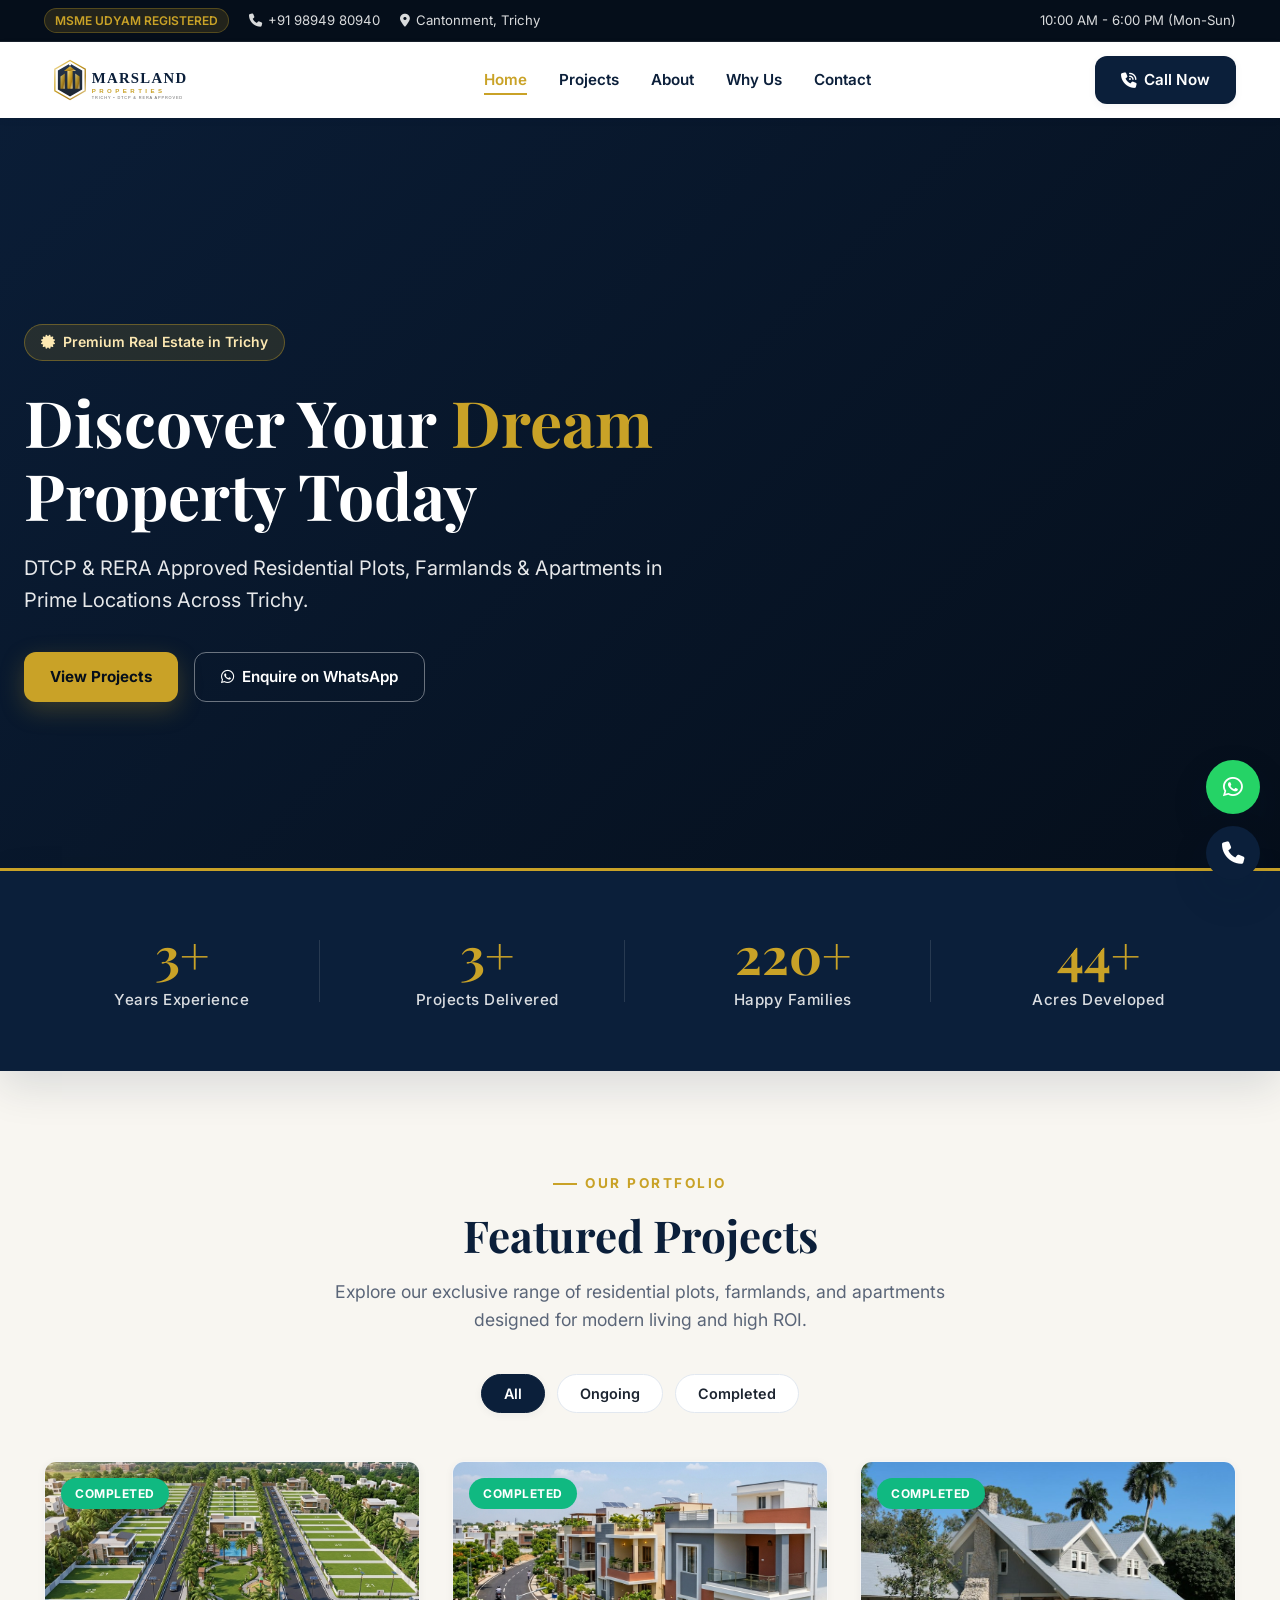
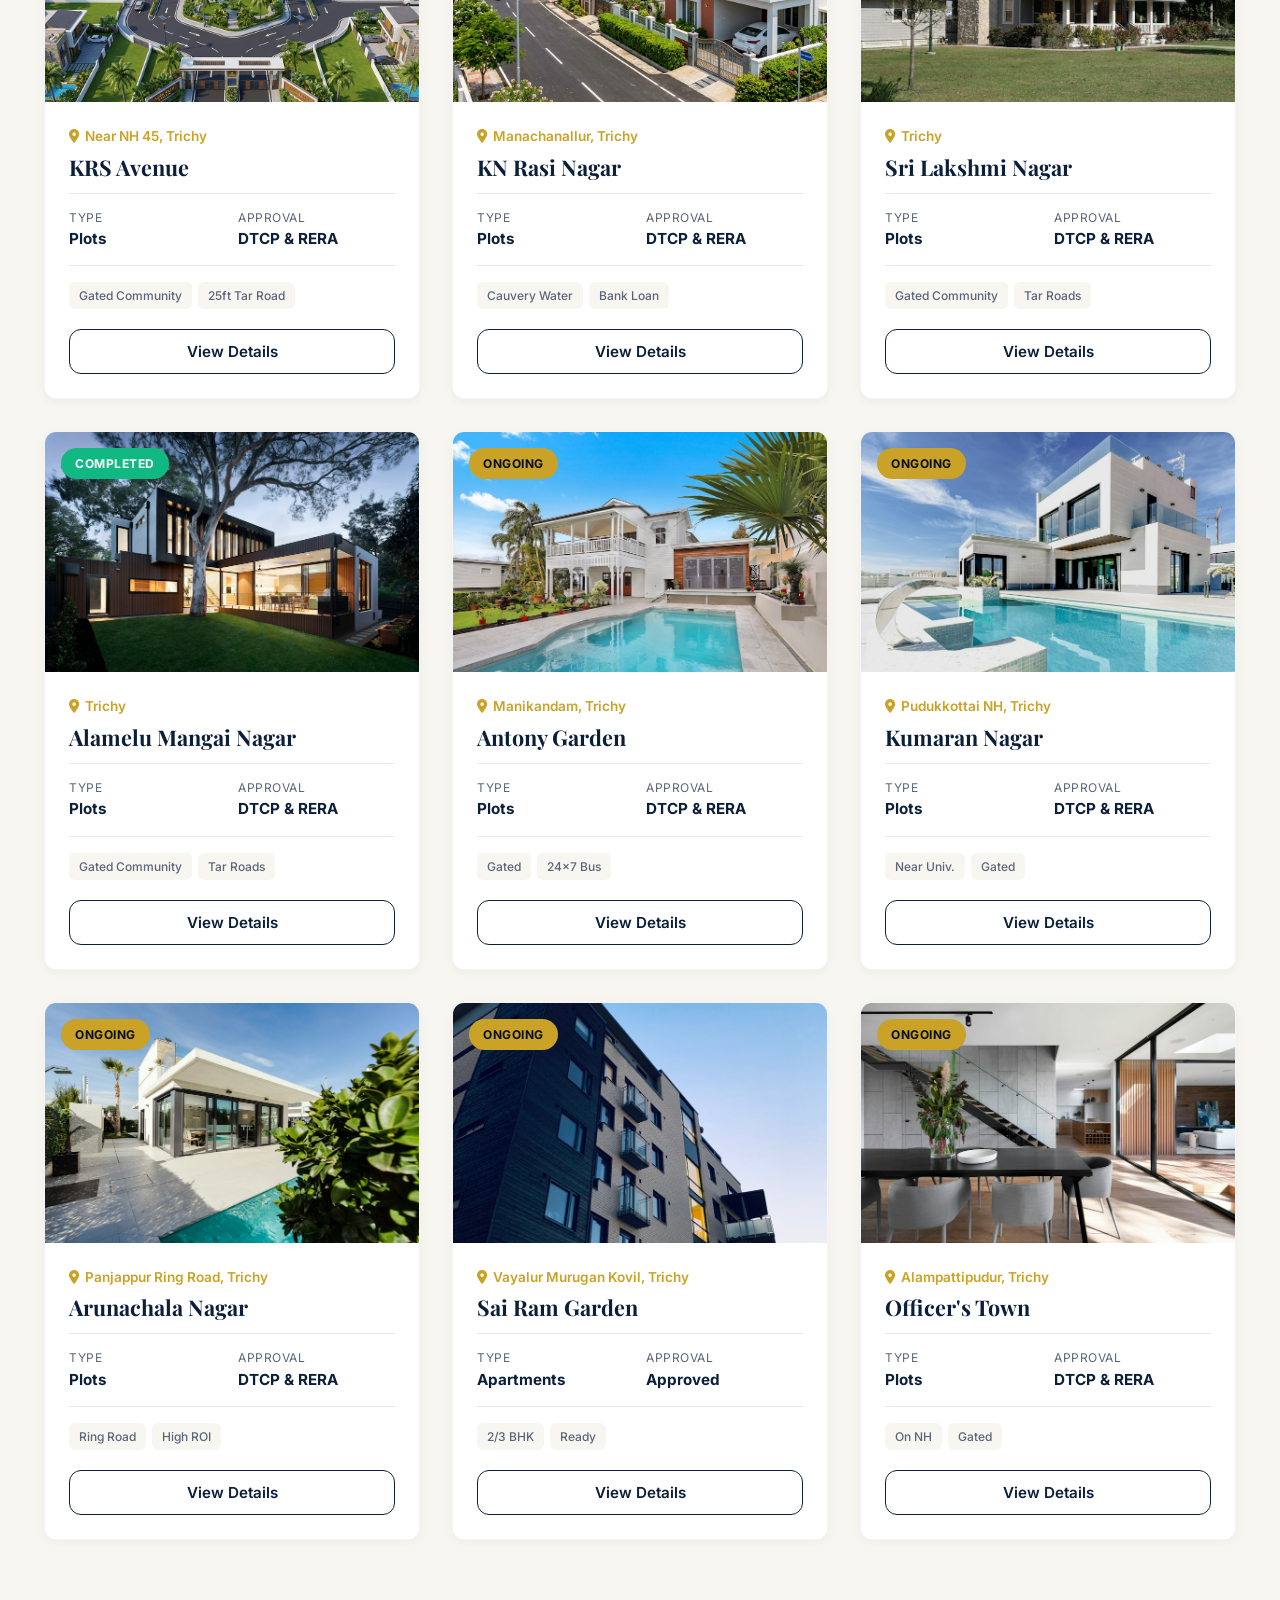
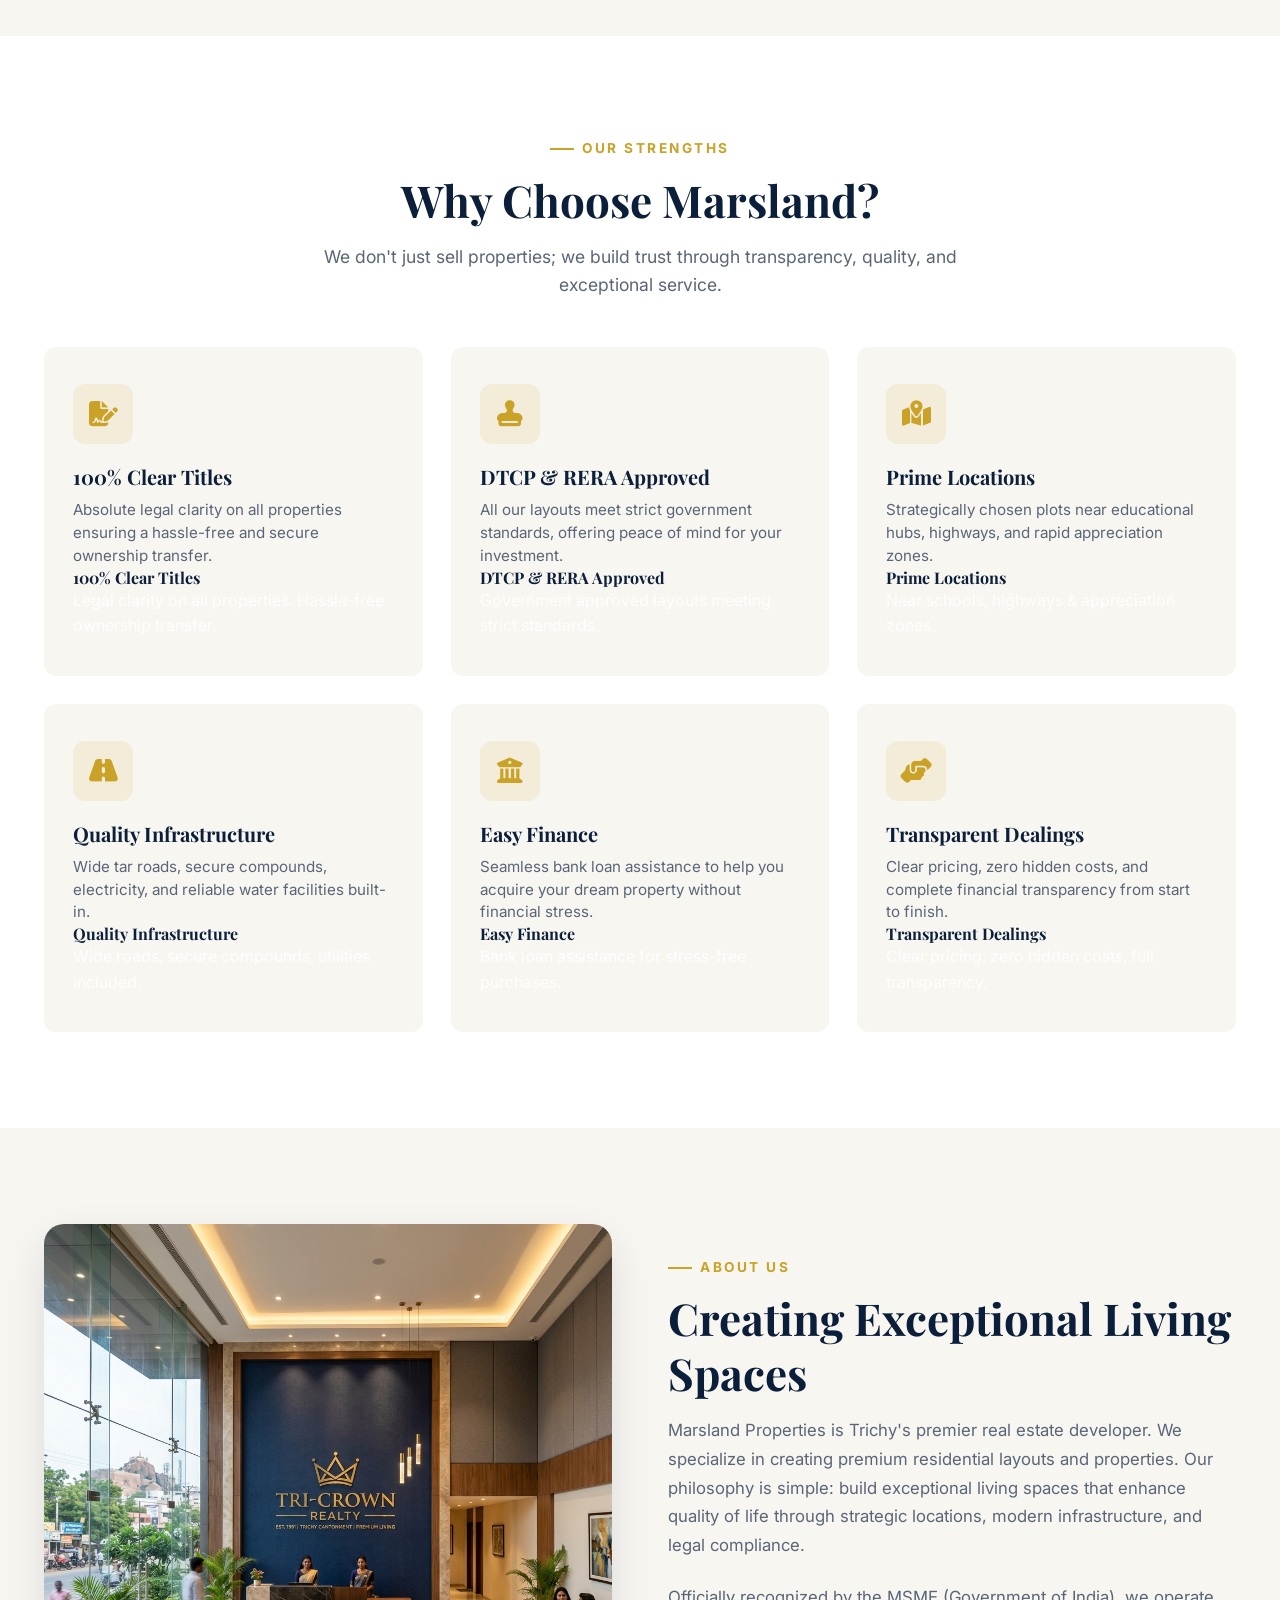
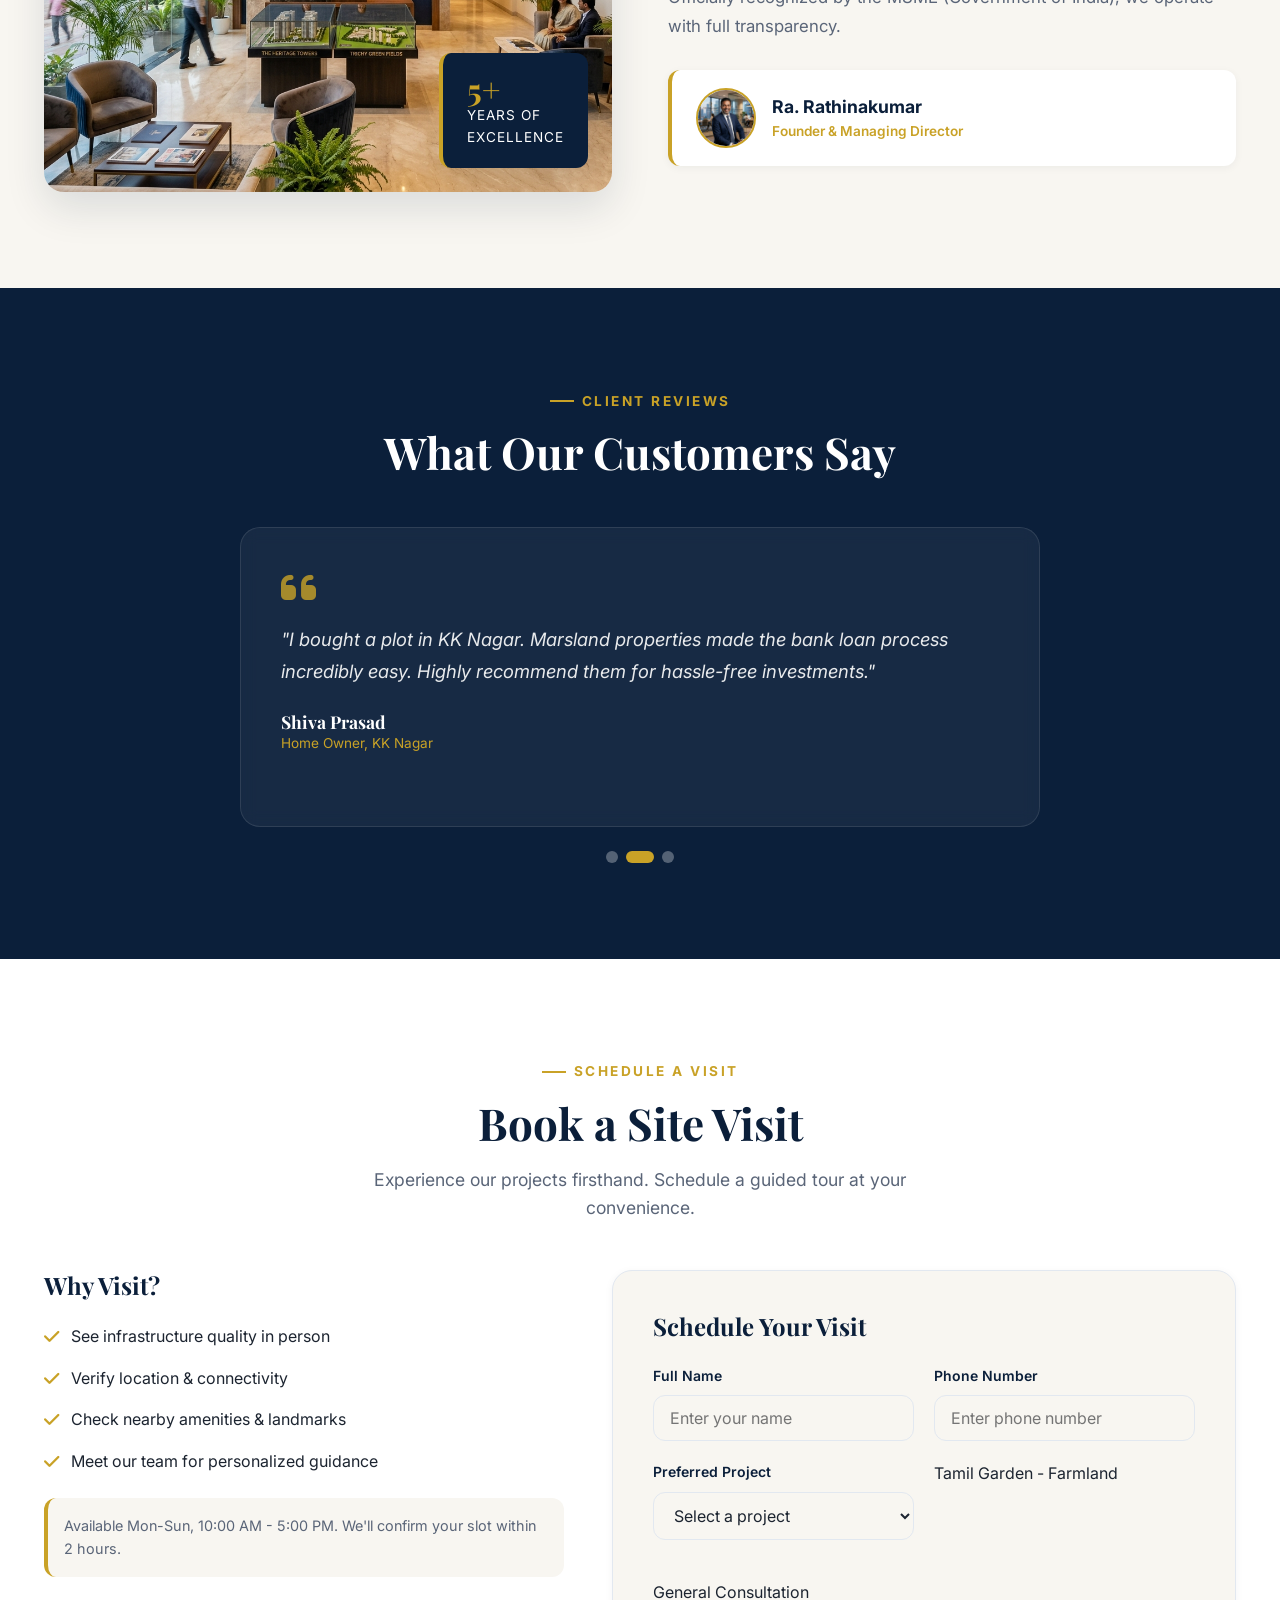
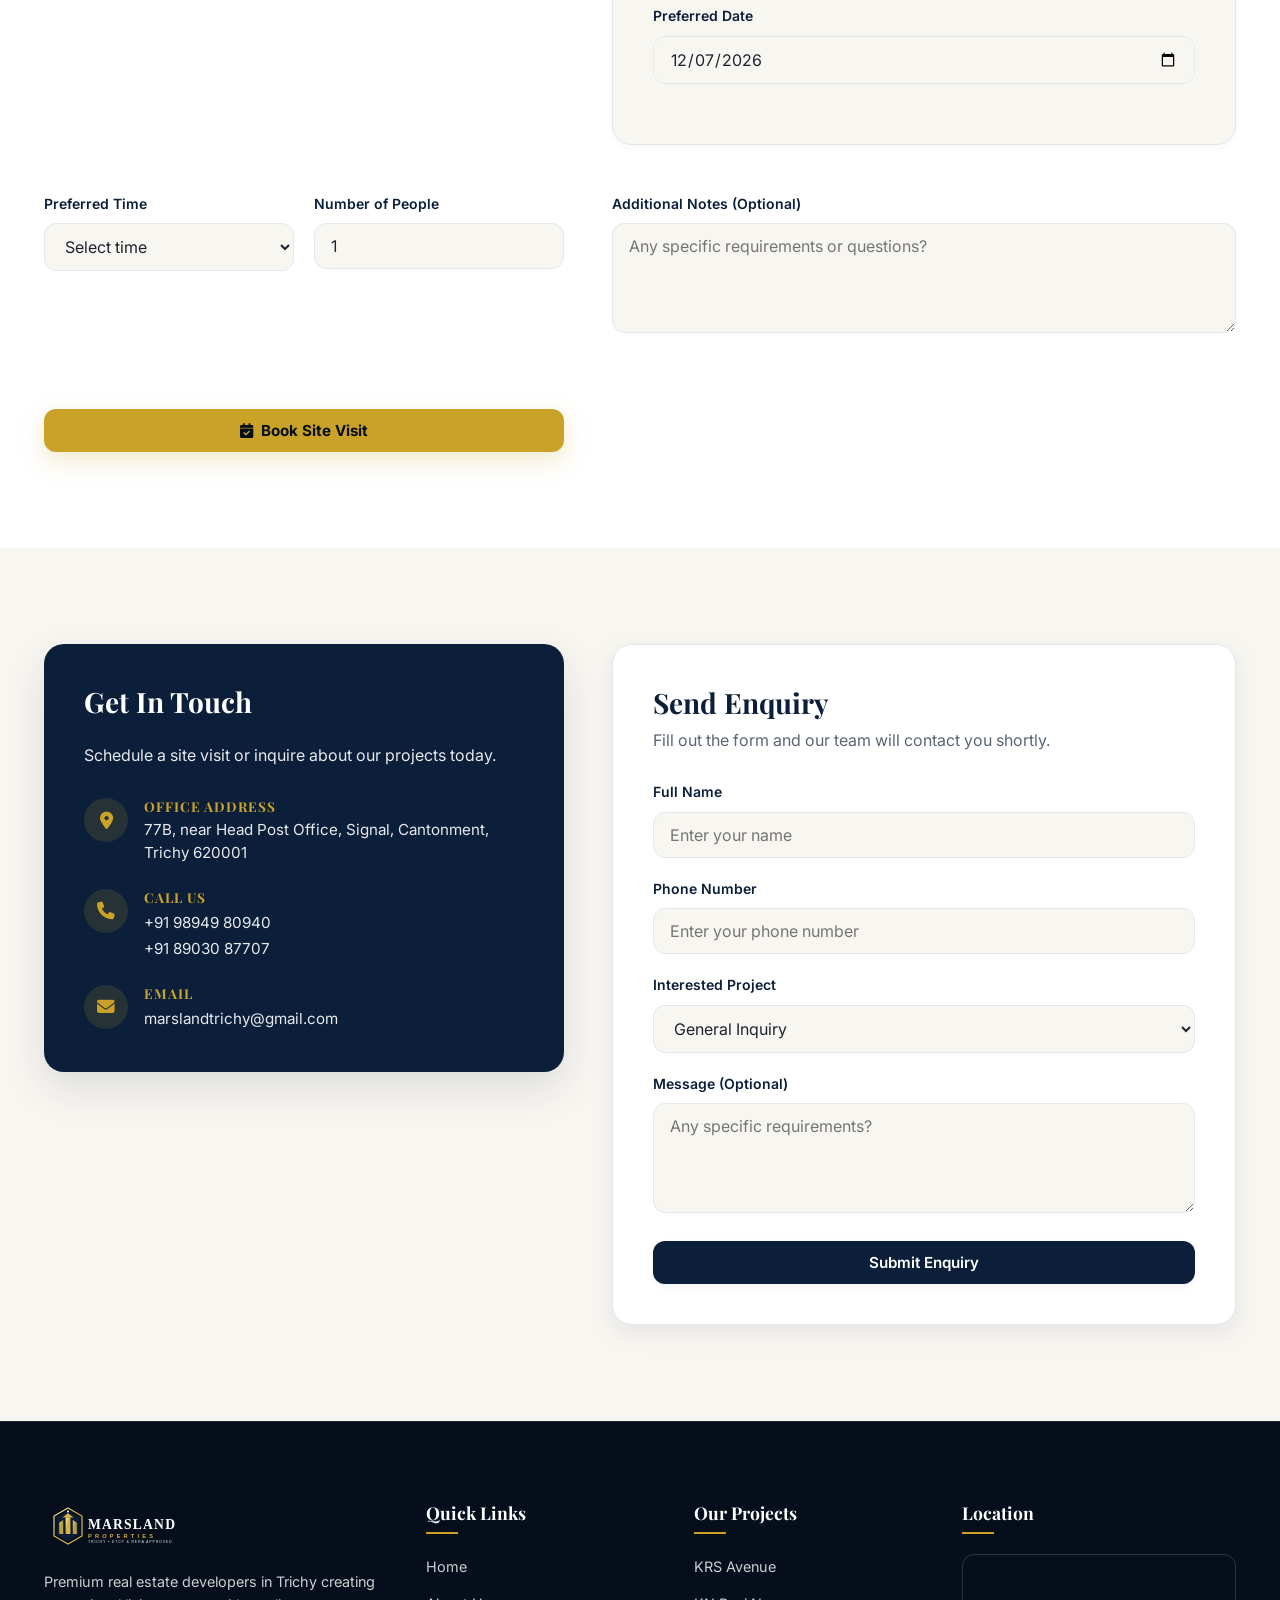
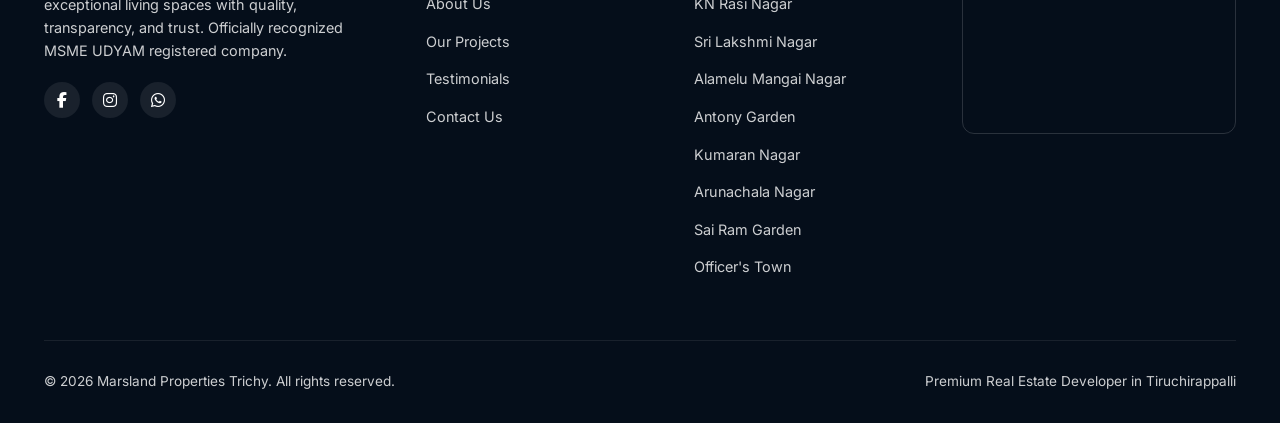
==== index.html @ 4a783490 "first" ====
<!DOCTYPE html>
<html lang="en">

<head>
    <meta charset="UTF-8">
    <meta name="viewport" content="width=device-width, initial-scale=1.0">
    <title>Marsland Properties | Premium Real Estate in Trichy</title>
    <meta name="description"
        content="Discover premium DTCP & RERA approved residential plots, farmlands, and apartments in Trichy by Marsland Properties. Clear titles and strategic locations.">

    <!-- Open Graph Tags -->
    <meta property="og:title" content="Marsland Properties | Premium Real Estate in Trichy">
    <meta property="og:description"
        content="Discover premium DTCP & RERA approved residential plots, farmlands, and apartments in Trichy by Marsland Properties.">
    <meta property="og:image" content="assets/hero.jpg">
    <meta property="og:url" content="https://marslandproperties.github.io/">
    <meta property="og:type" content="website">

    <!-- Fonts -->
    <link rel="preconnect" href="https://fonts.googleapis.com">
    <link rel="preconnect" href="https://fonts.gstatic.com" crossorigin>
    <link
        href="https://fonts.googleapis.com/css2?family=Inter:wght@400;500;600;700&family=Playfair+Display:wght@600;700&display=swap"
        rel="stylesheet">

    <!-- FontAwesome for Icons -->
    <link rel="stylesheet" href="https://cdnjs.cloudflare.com/ajax/libs/font-awesome/6.4.0/css/all.min.css">

    <!-- PWA Manifest -->
    <link rel="manifest" href="manifest.json">
    <meta name="theme-color" content="#0B1F3A">
    <meta name="apple-mobile-web-app-capable" content="yes">
    <meta name="apple-mobile-web-app-status-bar-style" content="black-translucent">
    <meta name="apple-mobile-web-app-title" content="Marsland Properties">
    <link rel="apple-touch-icon" href="assets/logo-light.svg">

    <!-- CSS -->
    <link rel="stylesheet" href="css/styles.css">

    <!-- Schema Markup -->
    <script type="application/ld+json">
    {
      "@context": "https://schema.org",
      "@type": "RealEstateAgent",
      "name": "Marsland Properties",
      "image": "https://marslandproperties.github.io/assets/logo.svg",
      "url": "https://marslandproperties.github.io/",
      "telephone": "+919894980940",
      "address": {
        "@type": "PostalAddress",
        "streetAddress": "77B, near Head Post Office, Signal, Cantonment",
        "addressLocality": "Tiruchirappalli",
        "addressRegion": "Tamil Nadu",
        "postalCode": "620001",
        "addressCountry": "IN"
      },
      "openingHoursSpecification": {
        "@type": "OpeningHoursSpecification",
        "dayOfWeek": [
          "Monday",
          "Tuesday",
          "Wednesday",
          "Thursday",
          "Friday",
          "Saturday",
          "Sunday"
        ],
        "opens": "10:00",
        "closes": "18:00"
      }
    }
    </script>
</head>

<body>

    <!-- Preloader -->
    <div id="preloader">
        <img src="assets/logo-light.svg" alt="Marsland Properties Logo" class="preloader-logo">
        <div class="spinner"></div>
    </div>

    <!-- Top Bar -->
    <div class="top-bar">
        <div class="container">
            <div class="top-bar-info">
                <span class="top-bar-badge">MSME UDYAM REGISTERED</span>
                <a href="tel:+919894980940"><i class="fa-solid fa-phone"></i> +91 98949 80940</a>
                <span><i class="fa-solid fa-location-dot"></i> Cantonment, Trichy</span>
            </div>
            <div class="top-bar-social">
                <span>10:00 AM - 6:00 PM (Mon-Sun)</span>
            </div>
        </div>
    </div>

    <!-- Navbar -->
    <nav class="navbar" id="navbar">
        <div class="container">
            <a href="#" class="nav-brand">
                <img src="assets/logo.svg" alt="Marsland Properties" class="nav-logo">
            </a>

            <ul class="nav-menu" id="nav-menu">
                <li><a href="#home" class="nav-link active">Home</a></li>
                <li><a href="#projects" class="nav-link">Projects</a></li>
                <li><a href="#about" class="nav-link">About</a></li>
                <li><a href="#why-us" class="nav-link">Why Us</a></li>
                <li><a href="#contact" class="nav-link">Contact</a></li>
                <!-- Mobile only CTA -->
                <li class="mobile-cta" style="display: none;"><a href="tel:+919894980940" class="btn btn-primary">Call
                        Now</a></li>
            </ul>

            <div class="nav-actions">
                <a href="tel:+919894980940" class="btn btn-primary desktop-cta"><i class="fa-solid fa-phone-volume"></i>
                    Call Now</a>
                <button class="nav-toggle" id="nav-toggle" aria-label="Toggle Menu">
                    <i class="fa-solid fa-bars"></i>
                </button>
            </div>
        </div>
    </nav>

    <!-- Hero Section -->
    <section class="hero parallax-container" id="home">
        <div class="parallax-bg"></div>
        <div class="parallax-base">
        <video autoplay loop muted playsinline class="hero-video">
            <source src="assets/bg-video.mp4" type="video/mp4">
        </video>
        <div class="container">
            <div class="hero-content fade-up">
                <div class="hero-tag"><i class="fa-solid fa-certificate"></i> Premium Real Estate in Trichy</div>
                <h1 class="hero-title">Discover Your <span>Dream</span> Property Today</h1>
                <p class="hero-subtitle">DTCP & RERA Approved Residential Plots, Farmlands & Apartments in Prime
                    Locations Across Trichy.</p>
                <div class="hero-buttons">
                    <a href="#projects" class="btn btn-gold">View Projects</a>
                    <a href="https://wa.me/919894980940" target="_blank" class="btn btn-outline"><i
                            class="fa-brands fa-whatsapp"></i> Enquire on WhatsApp</a>
                </div>
            </div>
        </div>
        </div>
    </section>

    <!-- Animated Stats Strip -->
    <div class="stats-strip glass">
        <div class="container">
            <div class="stats-grid">
                <div class="stat-item fade-up">
                    <div class="stat-number" data-target="5">0</div>
                    <div class="stat-label">Years Experience</div>
                </div>
                <div class="stat-item fade-up">
                    <div class="stat-number" data-target="5">0</div>
                    <div class="stat-label">Projects Delivered</div>
                </div>
                <div class="stat-item fade-up">
                    <div class="stat-number" data-target="500">0</div>
                    <div class="stat-label">Happy Families</div>
                </div>
                <div class="stat-item fade-up">
                    <div class="stat-number" data-target="100">0</div>
                    <div class="stat-label">Acres Developed</div>
                </div>
            </div>
        </div>
    </div>

    <!-- Featured Projects -->
    <section class="section projects-section" id="projects">
        <div class="container">
            <div class="projects-header fade-up">
                <span class="section-tag">Our Portfolio</span>
                <h2 class="section-title">Featured Projects</h2>
                <p class="section-subtitle">Explore our exclusive range of residential plots, farmlands, and apartments
                    designed for modern living and high ROI.</p>

                <div class="filter-tabs">
                    <button class="tab-btn active" data-filter="all">All</button>
                    <button class="tab-btn" data-filter="ongoing">Ongoing</button>
                    <button class="tab-btn" data-filter="completed">Completed</button>
                </div>
            </div>

            <div class="projects-grid" id="projects-grid">
                <!-- Project 1 -->
                <div class="project-card fade-up tilt-card" data-category="completed">
                    <div class="project-img-wrapper img-reveal">
                        <span class="project-badge badge-completed">Completed</span>
                        <img src="assets/project-krs.jpg" alt="KRS Avenue" class="project-img" loading="lazy">
                    </div>
                    <div class="project-content">
                        <div class="project-location"><i class="fa-solid fa-location-dot"></i> Near NH 45, Trichy</div>
                        <h3 class="project-title">KRS Avenue</h3>
                        <div class="project-meta">
                            <div class="meta-item">
                                <span class="meta-label">Type</span>
                                <span class="meta-value">Plots</span>
                            </div>
                            <div class="meta-item">
                                <span class="meta-label">Approval</span>
                                <span class="meta-value">DTCP & RERA</span>
                            </div>
                        </div>
                        <div class="project-amenities">
                            <span class="amenity-chip">Gated Community</span>
                            <span class="amenity-chip">25ft Tar Road</span>
                        </div>
                        <button class="btn btn-outline"
                            style="color: var(--color-primary); border-color: var(--color-primary);"
                            onclick="openProjectModal('krs')">View Details</button>
                    </div>
                </div>

                <!-- Project 2 -->
                <div class="project-card fade-up tilt-card" data-category="completed">
                    <div class="project-img-wrapper img-reveal">
                        <span class="project-badge badge-completed">Completed</span>
                        <img src="assets/project-rasi.jpg" alt="KN Rasi Nagar" class="project-img" loading="lazy">
                    </div>
                    <div class="project-content">
                        <div class="project-location"><i class="fa-solid fa-location-dot"></i> Manachanallur, Trichy
                        </div>
                        <h3 class="project-title">KN Rasi Nagar</h3>
                        <div class="project-meta">
                            <div class="meta-item">
                                <span class="meta-label">Type</span>
                                <span class="meta-value">Plots</span>
                            </div>
                            <div class="meta-item">
                                <span class="meta-label">Approval</span>
                                <span class="meta-value">DTCP & RERA</span>
                            </div>
                        </div>
                        <div class="project-amenities">
                            <span class="amenity-chip">Cauvery Water</span>
                            <span class="amenity-chip">Bank Loan</span>
                        </div>
                        <button class="btn btn-outline"
                            style="color: var(--color-primary); border-color: var(--color-primary);"
                            onclick="openProjectModal('rasi')">View Details</button>
                    </div>
                </div>

                <!-- Project 4 -->
                <div class="project-card fade-up tilt-card" data-category="completed">
                    <div class="project-img-wrapper img-reveal">
                        <span class="project-badge badge-completed">Completed</span>
                        <img src="assets/project-srilakshmi.jpg" alt="Sri Lakshmi Nagar" class="project-img"
                            loading="lazy">
                    </div>
                    <div class="project-content">
                        <div class="project-location"><i class="fa-solid fa-location-dot"></i> Trichy</div>
                        <h3 class="project-title">Sri Lakshmi Nagar</h3>
                        <div class="project-meta">
                            <div class="meta-item">
                                <span class="meta-label">Type</span>
                                <span class="meta-value">Plots</span>
                            </div>
                            <div class="meta-item">
                                <span class="meta-label">Approval</span>
                                <span class="meta-value">DTCP & RERA</span>
                            </div>
                        </div>
                        <div class="project-amenities">
                            <span class="amenity-chip">Gated Community</span>
                            <span class="amenity-chip">Tar Roads</span>
                        </div>
                        <button class="btn btn-outline"
                            style="color: var(--color-primary); border-color: var(--color-primary);"
                            onclick="openProjectModal('srilakshmi')">View Details</button>
                    </div>
                </div>

                <!-- Project 5 -->
                <div class="project-card fade-up tilt-card" data-category="completed">
                    <div class="project-img-wrapper img-reveal">
                        <span class="project-badge badge-completed">Completed</span>
                        <img src="assets/project-alamelu.jpg" alt="Alamelu Mangai Nagar" class="project-img"
                            loading="lazy">
                    </div>
                    <div class="project-content">
                        <div class="project-location"><i class="fa-solid fa-location-dot"></i> Trichy</div>
                        <h3 class="project-title">Alamelu Mangai Nagar</h3>
                        <div class="project-meta">
                            <div class="meta-item">
                                <span class="meta-label">Type</span>
                                <span class="meta-value">Plots</span>
                            </div>
                            <div class="meta-item">
                                <span class="meta-label">Approval</span>
                                <span class="meta-value">DTCP & RERA</span>
                            </div>
                        </div>
                        <div class="project-amenities">
                            <span class="amenity-chip">Gated Community</span>
                            <span class="amenity-chip">Tar Roads</span>
                        </div>
                        <button class="btn btn-outline"
                            style="color: var(--color-primary); border-color: var(--color-primary);"
                            onclick="openProjectModal('alamelu')">View Details</button>
                    </div>
                </div>

                <!-- Project 6 -->
                <div class="project-card fade-up tilt-card" data-category="ongoing">
                    <div class="project-img-wrapper img-reveal">
                        <span class="project-badge badge-ongoing">Ongoing</span>
                        <img src="assets/project-antony.jpg" alt="Antony Garden" class="project-img" loading="lazy">
                    </div>
                    <div class="project-content">
                        <div class="project-location"><i class="fa-solid fa-location-dot"></i> Manikandam, Trichy</div>
                        <h3 class="project-title">Antony Garden</h3>
                        <div class="project-meta">
                            <div class="meta-item">
                                <span class="meta-label">Type</span>
                                <span class="meta-value">Plots</span>
                            </div>
                            <div class="meta-item">
                                <span class="meta-label">Approval</span>
                                <span class="meta-value">DTCP & RERA</span>
                            </div>
                        </div>
                        <div class="project-amenities">
                            <span class="amenity-chip">Gated</span>
                            <span class="amenity-chip">24x7 Bus</span>
                        </div>
                        <button class="btn btn-outline"
                            style="color: var(--color-primary); border-color: var(--color-primary);"
                            onclick="openProjectModal('antony')">View Details</button>
                    </div>
                </div>

                <!-- Project 7 -->
                <div class="project-card fade-up tilt-card" data-category="ongoing">
                    <div class="project-img-wrapper img-reveal">
                        <span class="project-badge badge-ongoing">Ongoing</span>
                        <img src="assets/project-kumaran.jpg" alt="Kumaran Nagar" class="project-img" loading="lazy">
                    </div>
                    <div class="project-content">
                        <div class="project-location"><i class="fa-solid fa-location-dot"></i> Pudukkottai NH, Trichy
                        </div>
                        <h3 class="project-title">Kumaran Nagar</h3>
                        <div class="project-meta">
                            <div class="meta-item">
                                <span class="meta-label">Type</span>
                                <span class="meta-value">Plots</span>
                            </div>
                            <div class="meta-item">
                                <span class="meta-label">Approval</span>
                                <span class="meta-value">DTCP & RERA</span>
                            </div>
                        </div>
                        <div class="project-amenities">
                            <span class="amenity-chip">Near Univ.</span>
                            <span class="amenity-chip">Gated</span>
                        </div>
                        <button class="btn btn-outline"
                            style="color: var(--color-primary); border-color: var(--color-primary);"
                            onclick="openProjectModal('kumaran')">View Details</button>
                    </div>
                </div>

                <!-- Project 8 -->
                <div class="project-card fade-up tilt-card" data-category="ongoing">
                    <div class="project-img-wrapper img-reveal">
                        <span class="project-badge badge-ongoing">Ongoing</span>
                        <img src="assets/project-arunachala.jpg" alt="Arunachala Nagar" class="project-img"
                            loading="lazy">
                    </div>
                    <div class="project-content">
                        <div class="project-location"><i class="fa-solid fa-location-dot"></i> Panjappur Ring Road,
                            Trichy</div>
                        <h3 class="project-title">Arunachala Nagar</h3>
                        <div class="project-meta">
                            <div class="meta-item">
                                <span class="meta-label">Type</span>
                                <span class="meta-value">Plots</span>
                            </div>
                            <div class="meta-item">
                                <span class="meta-label">Approval</span>
                                <span class="meta-value">DTCP & RERA</span>
                            </div>
                        </div>
                        <div class="project-amenities">
                            <span class="amenity-chip">Ring Road</span>
                            <span class="amenity-chip">High ROI</span>
                        </div>
                        <button class="btn btn-outline"
                            style="color: var(--color-primary); border-color: var(--color-primary);"
                            onclick="openProjectModal('arunachala')">View Details</button>
                    </div>
                </div>

                <!-- Project 9 -->
                <div class="project-card fade-up tilt-card" data-category="ongoing">
                    <div class="project-img-wrapper img-reveal">
                        <span class="project-badge badge-ongoing">Ongoing</span>
                        <img src="assets/project-sairam.jpg" alt="Sai Ram Garden" class="project-img" loading="lazy">
                    </div>
                    <div class="project-content">
                        <div class="project-location"><i class="fa-solid fa-location-dot"></i> Vayalur Murugan Kovil,
                            Trichy</div>
                        <h3 class="project-title">Sai Ram Garden</h3>
                        <div class="project-meta">
                            <div class="meta-item">
                                <span class="meta-label">Type</span>
                                <span class="meta-value">Apartments</span>
                            </div>
                            <div class="meta-item">
                                <span class="meta-label">Approval</span>
                                <span class="meta-value">Approved</span>
                            </div>
                        </div>
                        <div class="project-amenities">
                            <span class="amenity-chip">2/3 BHK</span>
                            <span class="amenity-chip">Ready</span>
                        </div>
                        <button class="btn btn-outline"
                            style="color: var(--color-primary); border-color: var(--color-primary);"
                            onclick="openProjectModal('sairam')">View Details</button>
                    </div>
                </div>

                <!-- Project 10 -->
                <div class="project-card fade-up tilt-card" data-category="ongoing">
                    <div class="project-img-wrapper img-reveal">
                        <span class="project-badge badge-ongoing">Ongoing</span>
                        <img src="assets/project-officer.jpg" alt="Officer's Town" class="project-img" loading="lazy">
                    </div>
                    <div class="project-content">
                        <div class="project-location"><i class="fa-solid fa-location-dot"></i> Alampattipudur, Trichy
                        </div>
                        <h3 class="project-title">Officer's Town</h3>
                        <div class="project-meta">
                            <div class="meta-item">
                                <span class="meta-label">Type</span>
                                <span class="meta-value">Plots</span>
                            </div>
                            <div class="meta-item">
                                <span class="meta-label">Approval</span>
                                <span class="meta-value">DTCP & RERA</span>
                            </div>
                        </div>
                        <div class="project-amenities">
                            <span class="amenity-chip">On NH</span>
                            <span class="amenity-chip">Gated</span>
                        </div>
                        <button class="btn btn-outline"
                            style="color: var(--color-primary); border-color: var(--color-primary);"
                            onclick="openProjectModal('officer')">View Details</button>
                    </div>
                </div>
            </div>
        </div>
    </section>

    <!-- Why Choose Us -->
    <section class="section why-us-section" id="why-us">
        <div class="container">
            <div class="projects-header fade-up">
                <span class="section-tag">Our Strengths</span>
                <h2 class="section-title">Why Choose Marsland?</h2>
                <p class="section-subtitle">We don't just sell properties; we build trust through transparency, quality,
                    and exceptional service.</p>
            </div>

            <div class="why-grid">
                    <div class="why-card fade-up flip-card">
                        <div class="flip-card-inner">
                            <div class="flip-card-front">
                                <div class="why-icon"><i class="fa-solid fa-file-signature"></i></div>
                                <h3 class="why-title">100% Clear Titles</h3>
                                <p class="why-desc">Absolute legal clarity on all properties ensuring a hassle-free and secure
                                    ownership transfer.</p>
                            </div>
                            <div class="flip-card-back">
                                <h4>100% Clear Titles</h4>
                                <p style="color: rgba(255,255,255,0.9);">Legal clarity on all properties. Hassle-free ownership transfer.</p>
                            </div>
                        </div>
                    </div>
                    <div class="why-card fade-up flip-card">
                        <div class="flip-card-inner">
                            <div class="flip-card-front">
                                <div class="why-icon"><i class="fa-solid fa-stamp"></i></div>
                                <h3 class="why-title">DTCP & RERA Approved</h3>
                                <p class="why-desc">All our layouts meet strict government standards, offering peace of mind for
                                    your investment.</p>
                            </div>
                            <div class="flip-card-back">
                                <h4>DTCP & RERA Approved</h4>
                                <p style="color: rgba(255,255,255,0.9);">Government approved layouts meeting strict standards.</p>
                            </div>
                        </div>
                    </div>
                    <div class="why-card fade-up flip-card">
                        <div class="flip-card-inner">
                            <div class="flip-card-front">
                                <div class="why-icon"><i class="fa-solid fa-map-location-dot"></i></div>
                                <h3 class="why-title">Prime Locations</h3>
                                <p class="why-desc">Strategically chosen plots near educational hubs, highways, and rapid
                                    appreciation zones.</p>
                            </div>
                            <div class="flip-card-back">
                                <h4>Prime Locations</h4>
                                <p style="color: rgba(255,255,255,0.9);">Near schools, highways & appreciation zones.</p>
                            </div>
                        </div>
                    </div>
                    <div class="why-card fade-up flip-card">
                        <div class="flip-card-inner">
                            <div class="flip-card-front">
                                <div class="why-icon"><i class="fa-solid fa-road"></i></div>
                                <h3 class="why-title">Quality Infrastructure</h3>
                                <p class="why-desc">Wide tar roads, secure compounds, electricity, and reliable water facilities
                                    built-in.</p>
                            </div>
                            <div class="flip-card-back">
                                <h4>Quality Infrastructure</h4>
                                <p style="color: rgba(255,255,255,0.9);">Wide roads, secure compounds, utilities included.</p>
                            </div>
                        </div>
                    </div>
                    <div class="why-card fade-up flip-card">
                        <div class="flip-card-inner">
                            <div class="flip-card-front">
                                <div class="why-icon"><i class="fa-solid fa-building-columns"></i></div>
                                <h3 class="why-title">Easy Finance</h3>
                                <p class="why-desc">Seamless bank loan assistance to help you acquire your dream property without
                                    financial stress.</p>
                            </div>
                            <div class="flip-card-back">
                                <h4>Easy Finance</h4>
                                <p style="color: rgba(255,255,255,0.9);">Bank loan assistance for stress-free purchases.</p>
                            </div>
                        </div>
                    </div>
                    <div class="why-card fade-up flip-card">
                        <div class="flip-card-inner">
                            <div class="flip-card-front">
                                <div class="why-icon"><i class="fa-solid fa-handshake-angle"></i></div>
                                <h3 class="why-title">Transparent Dealings</h3>
                                <p class="why-desc">Clear pricing, zero hidden costs, and complete financial transparency from start
                                    to finish.</p>
                            </div>
                            <div class="flip-card-back">
                                <h4>Transparent Dealings</h4>
                                <p style="color: rgba(255,255,255,0.9);">Clear pricing, zero hidden costs, full transparency.</p>
                            </div>
                        </div>
                    </div>
                </div>
        </div>
    </section>

    <!-- About Section -->
    <section class="section" id="about">
        <div class="container">
            <div class="about-grid">
                <div class="about-image fade-up">
                    <div class="about-img-wrapper img-reveal">
                        <video src="assets/gemini_generated_video_843cf95d_gwr_video_mvp.mp4" alt="Marsland Properties Office" autoplay loop muted playsinline poster="assets/about-office.jpg"></video>
                        <div class="about-experience-badge">
                            <div class="exp-years">5+</div>
                            <div class="exp-text">Years of<br>Excellence</div>
                        </div>
                    </div>
                </div>
                <div class="about-content fade-up">
                    <span class="section-tag">About Us</span>
                    <h2 class="section-title">Creating Exceptional Living Spaces</h2>
                    <p class="about-story">Marsland Properties is Trichy's premier real estate developer. We specialize
                        in creating premium residential layouts and properties. Our philosophy is simple: build
                        exceptional living spaces that enhance quality of life through strategic locations, modern
                        infrastructure, and legal compliance.</p>
                    <p class="about-story">Officially recognized by the MSME (Government of India), we operate with full
                        transparency.</p>

                    <div class="founder-box">
                        <img src="assets/founder.jpg" alt="Ra. Rathinakumar" class="founder-avatar">
                        <div>
                            <div class="founder-name">Ra. Rathinakumar</div>
                            <div class="founder-role">Founder & Managing Director</div>
                        </div>
                    </div>
                </div>
            </div>
        </div>
    </section>

    <!-- Testimonials -->
    <section class="section testimonials-section" id="reviews">
        <div class="container">
            <div class="projects-header fade-up">
                <span class="section-tag">Client Reviews</span>
                <h2 class="section-title">What Our Customers Say</h2>
            </div>

            <div class="testimonial-carousel fade-up">
                <div class="testimonial-track" id="testimonial-track">
                    <!-- Slide 1 -->
                    <div class="testimonial-card">
                        <i class="fa-solid fa-quote-left quote-icon"></i>
                        <p class="testimonial-text">"The entire process was smooth. The transparency in documentation
                            and their commitment to delivering quality infrastructure like roads and water facilities is
                            commendable."</p>
                        <div class="testimonial-author">
                            <div class="author-info">
                                <h4>Rajesh Kumar</h4>
                                <p>Plot Owner, Cantonment</p>
                            </div>
                        </div>
                    </div>
                    <!-- Slide 2 -->
                    <div class="testimonial-card">
                        <i class="fa-solid fa-quote-left quote-icon"></i>
                        <p class="testimonial-text">"I bought a plot in KK Nagar. Marsland properties made the bank loan
                            process incredibly easy. Highly recommend them for hassle-free investments."</p>
                        <div class="testimonial-author">
                            <div class="author-info">
                                <h4>Shiva Prasad</h4>
                                <p>Home Owner, KK Nagar</p>
                            </div>
                        </div>
                    </div>
                    <!-- Slide 3 -->
                    <div class="testimonial-card">
                        <i class="fa-solid fa-quote-left quote-icon"></i>
                        <p class="testimonial-text">"Professional team and excellent locations. Their DTCP approved
                            plots gave us the confidence to invest our life savings securely."</p>
                        <div class="testimonial-author">
                            <div class="author-info">
                                <h4>Karthik Murali</h4>
                                <p>TVS Tolgate, Trichy</p>
                            </div>
                        </div>
                    </div>
                </div>
                <div class="carousel-dots" id="carousel-dots">
                    <div class="dot active" data-index="0"></div>
                    <div class="dot" data-index="1"></div>
                    <div class="dot" data-index="2"></div>
                </div>
            </div>
        </div>
    </section>

    <!-- Site Visit Booking -->
    <section class="section site-visit-section" id="site-visit">
        <div class="container">
            <div class="projects-header fade-up">
                <span class="section-tag">Schedule a Visit</span>
                <h2 class="section-title">Book a Site Visit</h2>
                <p class="section-subtitle">Experience our projects firsthand. Schedule a guided tour at your
                    convenience.</p>
            </div>

            <div class="site-visit-grid">
                <div class="visit-info fade-up">
                    <h3>Why Visit?</h3>
                    <ul class="visit-benefits">
                        <li><i class="fa-solid fa-check"></i> See infrastructure quality in person</li>
                        <li><i class="fa-solid fa-check"></i> Verify location & connectivity</li>
                        <li><i class="fa-solid fa-check"></i> Check nearby amenities & landmarks</li>
                        <li><i class="fa-solid fa-check"></i> Meet our team for personalized guidance</li>
                    </ul>
                    <p class="visit-note">Available Mon-Sun, 10:00 AM - 5:00 PM. We'll confirm your slot within 2 hours.
                    </p>
                </div>

                <div class="visit-form-card fade-up">
                    <h3>Schedule Your Visit</h3>
                    <form id="site-visit-form">
                        <div class="form-row">
                            <div class="form-group">
                                <label class="form-label">Full Name</label>
                                <input type="text" class="form-input" id="visit-name" required
                                    placeholder="Enter your name">
                            </div>
                            <div class="form-group">
                                <label class="form-label">Phone Number</label>
                                <input type="tel" class="form-input" id="visit-phone" required
                                    placeholder="Enter phone number">
                            </div>
                        </div>
                        <div class="form-row">
                            <div class="form-group">
                                <label class="form-label">Preferred Project</label>
                                <select class="form-select" id="visit-project" required>
                                    <option value="">Select a project</option>
                                    <option value="KRS Avenue">KRS Avenue - Completed Plots</option>
                                    <option value="KN Rasi Nagar">KN Rasi Nagar - Completed Plots</option>
                                    <option value="Sri Lakshmi Nagar">Sri Lakshmi Nagar - Completed Plots</option>
                                    <option value="Alamelu Mangai Nagar">Alamelu Mangai Nagar - Completed Plots</option>
                                    <option value="Antony Garden">Antony Garden - Ongoing Plots</option>
                                    <option value="Kumaran Nagar">Kumaran Nagar - Ongoing Plots</option>
                                    <option value="Arunachala Nagar">Arunachala Nagar - Ongoing Plots</option>
                                    <option value="Sai Ram Garden">Sai Ram Garden - Ongoing Apartments</option>
                                    <option value="Officer's Town">Officer's Town - Ongoing Plots</option>
                                    <option value="General">General Consultation</option>
                                </select>
                            </div>
                            <option value="Tamil Garden">Tamil Garden - Farmland</option>
                            <option value="General">General Consultation</option>
                            </select>
                        </div>
                        <div class="form-group">
                            <label class="form-label">Preferred Date</label>
                            <input type="date" class="form-input" id="visit-date" required>
                        </div>
                </div>
                <div class="form-row">
                    <div class="form-group">
                        <label class="form-label">Preferred Time</label>
                        <select class="form-select" id="visit-time" required>
                            <option value="">Select time</option>
                            <option value="10:00">10:00 AM</option>
                            <option value="11:00">11:00 AM</option>
                            <option value="12:00">12:00 PM</option>
                            <option value="14:00">2:00 PM</option>
                            <option value="15:00">3:00 PM</option>
                            <option value="16:00">4:00 PM</option>
                        </select>
                    </div>
                    <div class="form-group">
                        <label class="form-label">Number of People</label>
                        <input type="number" class="form-input" id="visit-people" min="1" max="10" value="1" required>
                    </div>
                </div>
                <div class="form-group">
                    <label class="form-label">Additional Notes (Optional)</label>
                    <textarea class="form-textarea" id="visit-notes"
                        placeholder="Any specific requirements or questions?"></textarea>
                </div>
                <button type="submit" class="btn btn-gold" style="width: 100%;"><i
                        class="fa-solid fa-calendar-check"></i> Book Site Visit</button>
                </form>
            </div>
        </div>
        </div>
    </section>

    <!-- Contact Section -->
    <section class="section" id="contact">
        <div class="container">
            <div class="contact-grid">
                <div class="contact-info fade-up">
                    <div class="contact-info-card">
                        <h3>Get In Touch</h3>
                        <p style="margin-bottom: 30px; opacity: 0.9;">Schedule a site visit or inquire about our
                            projects today.</p>

                        <div class="info-list">
                            <div class="info-item">
                                <div class="info-icon"><i class="fa-solid fa-location-dot"></i></div>
                                <div class="info-content">
                                    <h5>Office Address</h5>
                                    <p>77B, near Head Post Office, Signal, Cantonment, Trichy 620001</p>
                                </div>
                            </div>
                            <div class="info-item">
                                <div class="info-icon"><i class="fa-solid fa-phone"></i></div>
                                <div class="info-content">
                                    <h5>Call Us</h5>
                                    <a href="tel:+919894980940">+91 98949 80940</a><br>
                                    <a href="tel:+918903087707">+91 89030 87707</a>
                                </div>
                            </div>
                            <div class="info-item">
                                <div class="info-icon"><i class="fa-solid fa-envelope"></i></div>
                                <div class="info-content">
                                    <h5>Email</h5>
                                    <a href="mailto:marslandtrichy@gmail.com">marslandtrichy@gmail.com</a>
                                </div>
                            </div>
                        </div>
                    </div>
                </div>

                <div class="contact-form fade-up">
                    <div class="enquiry-form-card">
                        <h3>Send Enquiry</h3>
                        <p>Fill out the form and our team will contact you shortly.</p>

                        <form id="enquiry-form">
                            <div class="form-group">
                                <label class="form-label">Full Name</label>
                                <input type="text" class="form-input" id="name" required placeholder="Enter your name">
                            </div>
                            <div class="form-group">
                                <label class="form-label">Phone Number</label>
                                <input type="tel" class="form-input" id="phone" required
                                    placeholder="Enter your phone number">
                            </div>
                            <div class="form-group">
                                <label class="form-label">Interested Project</label>
                                <select class="form-select" id="project">
                                    <option value="General Inquiry">General Inquiry</option>
                                    <option value="KRS Avenue">KRS Avenue</option>
                                    <option value="KN Rasi Nagar">KN Rasi Nagar</option>
                                    <option value="Sri Lakshmi Nagar">Sri Lakshmi Nagar</option>
                                    <option value="Alamelu Mangai Nagar">Alamelu Mangai Nagar</option>
                                    <option value="Antony Garden">Antony Garden</option>
                                    <option value="Kumaran Nagar">Kumaran Nagar</option>
                                    <option value="Arunachala Nagar">Arunachala Nagar</option>
                                    <option value="Sai Ram Garden">Sai Ram Garden</option>
                                    <option value="Officer's Town">Officer's Town</option>
                                </select>
                            </div>
                            <div class="form-group">
                                <label class="form-label">Message (Optional)</label>
                                <textarea class="form-textarea" id="message"
                                    placeholder="Any specific requirements?"></textarea>
                            </div>
                            <button type="submit" class="btn btn-primary" style="width: 100%;">Submit Enquiry</button>
                        </form>
                    </div>
                </div>
            </div>
        </div>
    </section>

    <!-- Footer -->
    <footer class="footer">
        <div class="container">
            <div class="footer-grid">
                <div class="footer-col">
                    <img src="assets/logo-light.svg" alt="Marsland Properties" class="footer-logo">
                    <p class="footer-about">Premium real estate developers in Trichy creating exceptional living spaces
                        with quality, transparency, and trust. Officially recognized MSME UDYAM registered company.</p>
                    <div class="social-links">
                        <a href="#" class="social-icon"><i class="fa-brands fa-facebook-f"></i></a>
                        <a href="https://www.instagram.com/marslandproperties/" class="social-icon"><i class="fa-brands fa-instagram"></i></a>
                        <a href="https://wa.me/919894980940" class="social-icon"><i
                                class="fa-brands fa-whatsapp"></i></a>
                    </div>
                </div>

                <div class="footer-col">
                    <h4 class="footer-title">Quick Links</h4>
                    <ul class="footer-links">
                        <li><a href="#home">Home</a></li>
                        <li><a href="#about">About Us</a></li>
                        <li><a href="#projects">Our Projects</a></li>
                        <li><a href="#reviews">Testimonials</a></li>
                        <li><a href="#contact">Contact Us</a></li>
                    </ul>
                </div>

                <div class="footer-col">
                    <h4 class="footer-title">Our Projects</h4>
                    <ul class="footer-links">
                        <li><a href="#projects" onclick="openProjectModal('krs')">KRS Avenue</a></li>
                        <li><a href="#projects" onclick="openProjectModal('rasi')">KN Rasi Nagar</a></li>
                        <li><a href="#projects" onclick="openProjectModal('srilakshmi')">Sri Lakshmi Nagar</a></li>
                        <li><a href="#projects" onclick="openProjectModal('alamelu')">Alamelu Mangai Nagar</a></li>
                        <li><a href="#projects" onclick="openProjectModal('antony')">Antony Garden</a></li>
                        <li><a href="#projects" onclick="openProjectModal('kumaran')">Kumaran Nagar</a></li>
                        <li><a href="#projects" onclick="openProjectModal('arunachala')">Arunachala Nagar</a></li>
                        <li><a href="#projects" onclick="openProjectModal('sairam')">Sai Ram Garden</a></li>
                        <li><a href="#projects" onclick="openProjectModal('officer')">Officer's Town</a></li>
                    </ul>
                </div>

                <div class="footer-col">
                    <h4 class="footer-title">Location</h4>
                    <div class="map-container">
                        <iframe
                            src="https://www.google.com/maps/embed?pb=!1m18!1m12!1m3!1d3918.995874213324!2d78.68112341480112!3d10.81156829229712!2m3!1f0!2f0!3f0!3m2!1i1024!2i768!4f13.1!3m3!1m2!1s0x3baaf56c125d8869%3A0xc3c9454125b306b8!2sMarsland%20Properties%20Trichy!5e0!3m2!1sen!2sin!4v1689000000000!5m2!1sen!2sin"
                            allowfullscreen="" loading="lazy" referrerpolicy="no-referrer-when-downgrade"></iframe>
                    </div>
                </div>
            </div>

            <div class="footer-bottom">
                <p>&copy; 2026 Marsland Properties Trichy. All rights reserved.</p>
                <p>Premium Real Estate Developer in Tiruchirappalli</p>
            </div>
        </div>
    </footer>

    <!-- Floating Actions -->
    <div class="floating-actions">
        <a href="https://wa.me/919894980940" class="float-btn float-whatsapp" target="_blank"
            aria-label="Chat on WhatsApp">
            <i class="fa-brands fa-whatsapp"></i>
        </a>
        <a href="tel:+919894980940" class="float-btn float-call" aria-label="Call Us">
            <i class="fa-solid fa-phone"></i>
        </a>
    </div>

    <!-- Project Modal -->
    <div class="modal-overlay" id="project-modal">
        <div class="modal-container">
            <button class="modal-close" onclick="closeModal()"><i class="fa-solid fa-xmark"></i></button>
            <img src="" alt="Project Image" class="modal-hero-img" id="modal-img">

            <div class="modal-body">
                <div class="modal-location" id="modal-location"><i class="fa-solid fa-location-dot"></i> Location</div>
                <h2 class="modal-title" id="modal-title">Project Title</h2>

                <div class="modal-specs-grid" id="modal-specs">
                    <!-- Populated via JS -->
                </div>

                <p class="modal-description" id="modal-desc">Description</p>

                <h4 style="margin-bottom: 12px; color: var(--color-primary);">Key Amenities & Features</h4>
                <div class="modal-features-list" id="modal-features">
                    <!-- Populated via JS -->
                </div>

                <h4 style="margin: 28px 0 12px 0; color: var(--color-primary);">Download Brochure</h4>
                <div class="brochure-buttons" id="modal-brochure">
                    <!-- Populated via JS -->
                </div>

                <a href="https://wa.me/919894980940" target="_blank" class="btn btn-primary" style="width: 100%;"><i
                        class="fa-brands fa-whatsapp"></i> I'm Interested - WhatsApp Now</a>
            </div>
        </div>
    </div>

    <!-- JS -->
    <!-- GSAP & Plugins -->
    <script src="https://cdnjs.cloudflare.com/ajax/libs/gsap/3.12.5/gsap.min.js"></script>
    <script src="https://cdnjs.cloudflare.com/ajax/libs/gsap/3.12.5/ScrollTrigger.min.js"></script>
    <script src="https://cdnjs.cloudflare.com/ajax/libs/gsap/3.12.5/SplitText.min.js"></script>
    <!-- Main -->
    <script src="js/main.js"></script>
</body>

</html>
---- css/styles.css ----
/* ==========================================================================
   MARSLAND PROPERTIES - DESIGN SYSTEM & STYLESHEET
   Location: Trichy (Tiruchirappalli), Tamil Nadu, India
   Theme: Luxury Real Estate (Deep Navy, Gold Accent, Off-White)
   ========================================================================== */

:root {
  --color-primary: #0B1F3A;
  --color-primary-dark: #050E1A;
  --color-primary-light: #162E4D;
  --color-accent: #C9A227;
  --color-accent-hover: #B28E1E;
  --color-accent-soft: rgba(201, 162, 39, 0.12);
  --color-bg-light: #F8F6F1;
  --color-bg-card: #FFFFFF;
  --color-text-main: #1C2430;
  --color-text-muted: #5A6578;
  --color-border: #E2E8F0;
  --color-white: #FFFFFF;
  --color-whatsapp: #25D366;

  --font-heading: 'Playfair Display', Georgia, serif;
  --font-body: 'Plus Jakarta Sans', 'Inter', -apple-system, BlinkMacSystemFont, sans-serif;

  --shadow-sm: 0 2px 8px rgba(11, 31, 58, 0.05);
  --shadow-md: 0 8px 24px rgba(11, 31, 58, 0.08);
  --shadow-lg: 0 16px 40px rgba(11, 31, 58, 0.12);
  --shadow-gold: 0 8px 25px rgba(201, 162, 39, 0.25);

  --radius-sm: 6px;
  --radius-md: 12px;
  --radius-lg: 20px;
  --radius-full: 9999px;

  --transition-fast: 0.2s cubic-bezier(0.16, 1, 0.3, 1);
  --transition-normal: 0.35s cubic-bezier(0.16, 1, 0.3, 1);
  --transition-slow: 0.6s cubic-bezier(0.16, 1, 0.3, 1);
}

/* Reset & Box Sizing */
*, *::before, *::after {
  box-sizing: border-box;
  margin: 0;
  padding: 0;
}

html {
  scroll-behavior: smooth;
  font-size: 16px;
  -webkit-text-size-adjust: 100%;
}

body {
  font-family: var(--font-body);
  color: var(--color-text-main);
  background-color: var(--color-bg-light);
  line-height: 1.6;
  overflow-x: hidden;
}

img {
  max-width: 100%;
  height: auto;
  display: block;
}

a {
  color: inherit;
  text-decoration: none;
}

button, input, select, textarea {
  font-family: inherit;
  font-size: inherit;
  border: none;
  outline: none;
}

button {
  cursor: pointer;
}

/* Typography Utility */
h1, h2, h3, h4, h5, h6 {
  font-family: var(--font-heading);
  color: var(--color-primary);
  font-weight: 700;
  line-height: 1.25;
}

.section-tag {
  display: inline-flex;
  align-items: center;
  gap: 8px;
  font-family: var(--font-body);
  font-size: 0.85rem;
  font-weight: 700;
  text-transform: uppercase;
  letter-spacing: 2.5px;
  color: var(--color-accent);
  margin-bottom: 12px;
}

.section-tag::before {
  content: '';
  width: 24px;
  height: 2px;
  background-color: var(--color-accent);
  display: inline-block;
}

.section-title {
  font-size: clamp(2rem, 4vw, 2.75rem);
  color: var(--color-primary);
  margin-bottom: 16px;
  position: relative;
}

.section-subtitle {
  font-size: 1.1rem;
  color: var(--color-text-muted);
  max-width: 640px;
  margin: 0 auto 40px auto;
}

/* Container */
.container {
  width: 100%;
  max-width: 1240px;
  margin: 0 auto;
  padding: 0 24px;
}

/* PRELOADER */
#preloader {
  position: fixed;
  inset: 0;
  background-color: var(--color-primary);
  z-index: 9999;
  display: flex;
  flex-direction: column;
  align-items: center;
  justify-content: center;
  transition: opacity 0.5s ease, visibility 0.5s ease;
}

#preloader.fade-out {
  opacity: 0;
  visibility: hidden;
}

.preloader-logo {
  width: 220px;
  margin-bottom: 24px;
  animation: pulse 1.8s infinite ease-in-out;
}

.spinner {
  width: 40px;
  height: 40px;
  border: 3px solid rgba(201, 162, 39, 0.2);
  border-top-color: var(--color-accent);
  border-radius: 50%;
  animation: spin 0.8s linear infinite;
}

@keyframes spin {
  to { transform: rotate(360deg); }
}

@keyframes pulse {
  0%, 100% { opacity: 0.8; transform: scale(0.98); }
  50% { opacity: 1; transform: scale(1.02); }
}

/* TOP BAR */
.top-bar {
  background-color: var(--color-primary-dark);
  color: rgba(255, 255, 255, 0.85);
  font-size: 0.825rem;
  padding: 8px 0;
  border-bottom: 1px solid rgba(255, 255, 255, 0.08);
}

.top-bar .container {
  display: flex;
  justify-content: space-between;
  align-items: center;
  flex-wrap: wrap;
  gap: 12px;
}

.top-bar-info {
  display: flex;
  align-items: center;
  gap: 20px;
}

.top-bar-info span, .top-bar-info a {
  display: flex;
  align-items: center;
  gap: 6px;
  transition: var(--transition-fast);
}

.top-bar-info a:hover {
  color: var(--color-accent);
}

.top-bar-badge {
  background: rgba(201, 162, 39, 0.15);
  border: 1px solid rgba(201, 162, 39, 0.3);
  color: var(--color-accent);
  padding: 2px 10px;
  border-radius: var(--radius-full);
  font-weight: 600;
  font-size: 0.75rem;
}

/* NAVBAR */
.navbar {
  position: sticky;
  top: 0;
  left: 0;
  width: 100%;
  background-color: rgba(255, 255, 255, 0.95);
  backdrop-filter: blur(12px);
  -webkit-backdrop-filter: blur(12px);
  z-index: 1000;
  box-shadow: var(--shadow-sm);
  transition: var(--transition-normal);
}

.navbar.scrolled {
  box-shadow: var(--shadow-md);
  padding: 4px 0;
}

.navbar .container {
  display: flex;
  align-items: center;
  justify-content: space-between;
  height: 76px;
}

.nav-brand {
  display: flex;
  align-items: center;
}

.nav-logo {
  height: 52px;
  width: auto;
}

.nav-menu {
  display: flex;
  align-items: center;
  gap: 32px;
  list-style: none;
}

.nav-link {
  font-size: 0.95rem;
  font-weight: 600;
  color: var(--color-primary);
  position: relative;
  padding: 6px 0;
  transition: var(--transition-fast);
}

.nav-link::after {
  content: '';
  position: absolute;
  bottom: 0;
  left: 0;
  width: 0;
  height: 2px;
  background-color: var(--color-accent);
  transition: var(--transition-normal);
}

.nav-link:hover::after,
.nav-link.active::after {
  width: 100%;
}

.nav-link:hover,
.nav-link.active {
  color: var(--color-accent);
}

.nav-actions {
  display: flex;
  align-items: center;
  gap: 16px;
}

.btn {
  display: inline-flex;
  align-items: center;
  justify-content: center;
  gap: 8px;
  padding: 12px 26px;
  font-size: 0.95rem;
  font-weight: 600;
  border-radius: var(--radius-md);
  transition: var(--transition-normal);
  text-align: center;
  white-space: nowrap;
}

.btn-primary {
  background-color: var(--color-primary);
  color: var(--color-white);
  box-shadow: var(--shadow-sm);
}

.btn-primary:hover {
  background-color: var(--color-primary-light);
  transform: translateY(-2px);
  box-shadow: var(--shadow-md);
}

.btn-gold {
  background-color: var(--color-accent);
  color: var(--color-primary-dark);
  font-weight: 700;
  box-shadow: var(--shadow-gold);
}

.btn-gold:hover {
  background-color: var(--color-accent-hover);
  transform: translateY(-2px);
  box-shadow: var(--shadow-lg);
}

.btn-whatsapp {
  background-color: var(--color-whatsapp);
  color: var(--color-white);
  font-weight: 700;
}

.btn-whatsapp:hover {
  background-color: #20ba59;
  transform: translateY(-2px);
  box-shadow: 0 8px 20px rgba(37, 211, 102, 0.3);
}

.btn-outline {
  background: transparent;
  color: var(--color-white);
  border: 1.5px solid rgba(255, 255, 255, 0.4);
}

.btn-outline:hover {
  border-color: var(--color-white);
  background: rgba(255, 255, 255, 0.1);
  transform: translateY(-2px);
}

.nav-toggle {
  display: none;
  background: none;
  font-size: 1.5rem;
  color: var(--color-primary);
}

/* HERO SECTION */
.hero {
  position: relative;
  min-height: calc(100vh - 110px);
  display: flex;
  align-items: center;
  background-color: var(--color-primary-dark);
  color: var(--color-white);
  padding: 100px 0;
  overflow: hidden;
}

.hero::before {
  content: '';
  position: absolute;
  inset: 0;
  background: linear-gradient(135deg, rgba(11, 31, 58, 0.88) 0%, rgba(5, 14, 26, 0.75) 100%);
  z-index: 1;
}

.hero-video {
  position: absolute;
  top: 0;
  left: 0;
  width: 100%;
  height: 100%;
  object-fit: cover;
  z-index: 0;
}

.hero-content {
  max-width: 800px;
  position: relative;
  z-index: 2;
}

.hero-tag {
  display: inline-flex;
  align-items: center;
  gap: 8px;
  background: rgba(201, 162, 39, 0.15);
  border: 1px solid rgba(201, 162, 39, 0.4);
  color: #FCE8B2;
  padding: 6px 16px;
  border-radius: var(--radius-full);
  font-size: 0.875rem;
  font-weight: 600;
  margin-bottom: 24px;
}

.hero-title {
  font-size: clamp(2.5rem, 5.5vw, 4rem);
  color: var(--color-white);
  line-height: 1.15;
  margin-bottom: 20px;
  font-weight: 700;
}

.hero-title span {
  color: var(--color-accent);
  position: relative;
  display: inline-block;
}

.hero-subtitle {
  font-size: clamp(1.05rem, 2vw, 1.25rem);
  color: rgba(255, 255, 255, 0.9);
  margin-bottom: 36px;
  line-height: 1.6;
  max-width: 680px;
  font-weight: 400;
}

.hero-buttons {
  display: flex;
  gap: 16px;
  flex-wrap: wrap;
}

/* STATS STRIP */
.stats-strip {
  background-color: var(--color-primary);
  color: var(--color-white);
  padding: 48px 0;
  margin-top: -40px;
  position: relative;
  z-index: 10;
  box-shadow: var(--shadow-lg);
  border-top: 3px solid var(--color-accent);
}

.stats-grid {
  display: grid;
  grid-template-columns: repeat(auto-fit, minmax(220px, 1fr));
  gap: 30px;
  text-align: center;
}

.stat-item {
  padding: 10px;
  position: relative;
}

.stat-item:not(:last-child)::after {
  content: '';
  position: absolute;
  right: 0;
  top: 20%;
  height: 60%;
  width: 1px;
  background: rgba(255, 255, 255, 0.12);
}

.stat-number {
  font-family: var(--font-heading);
  font-size: clamp(2.5rem, 4vw, 3.25rem);
  font-weight: 700;
  color: var(--color-accent);
  line-height: 1;
  margin-bottom: 8px;
}

.stat-label {
  font-size: 0.95rem;
  color: rgba(255, 255, 255, 0.85);
  font-weight: 500;
  letter-spacing: 0.5px;
}

/* SECTION PADDING */
.section {
  padding: 96px 0;
}

/* FEATURED PROJECTS */
.projects-header {
  text-align: center;
  margin-bottom: 48px;
}

.filter-tabs {
  display: flex;
  justify-content: center;
  flex-wrap: wrap;
  gap: 12px;
  margin-top: 28px;
}

.tab-btn {
  padding: 10px 22px;
  background: var(--color-white);
  color: var(--color-text-main);
  border: 1px solid var(--color-border);
  border-radius: var(--radius-full);
  font-weight: 600;
  font-size: 0.9rem;
  transition: var(--transition-fast);
}

.tab-btn:hover,
.tab-btn.active {
  background-color: var(--color-primary);
  color: var(--color-white);
  border-color: var(--color-primary);
  box-shadow: var(--shadow-sm);
}

.projects-grid {
  display: grid;
  grid-template-columns: repeat(auto-fill, minmax(350px, 1fr));
  gap: 32px;
}

.project-card {
  background-color: var(--color-bg-card);
  border-radius: var(--radius-md);
  overflow: hidden;
  box-shadow: var(--shadow-sm);
  transition: var(--transition-normal);
  border: 1px solid rgba(0, 0, 0, 0.04);
  display: flex;
  flex-direction: column;
}

.project-card:hover {
  transform: translateY(-8px);
  box-shadow: var(--shadow-hover);
}

.project-img-wrapper {
  position: relative;
  height: 240px;
  overflow: hidden;
}

.project-img {
  width: 100%;
  height: 100%;
  object-fit: cover;
  transition: transform 0.6s ease;
}

.project-card:hover .project-img {
  transform: scale(1.08);
}

.project-badge {
  position: absolute;
  top: 16px;
  left: 16px;
  padding: 6px 14px;
  border-radius: var(--radius-full);
  font-size: 0.75rem;
  font-weight: 700;
  text-transform: uppercase;
  letter-spacing: 0.5px;
}

.badge-ongoing {
  background-color: var(--color-accent);
  color: var(--color-primary-dark);
}

.badge-completed {
  background-color: #10B981;
  color: var(--color-white);
}

.badge-upcoming {
  background-color: #3B82F6;
  color: var(--color-white);
}

.project-content {
  padding: 24px;
  display: flex;
  flex-direction: column;
  flex-grow: 1;
}

.project-location {
  font-size: 0.85rem;
  color: var(--color-accent);
  font-weight: 600;
  margin-bottom: 6px;
  display: flex;
  align-items: center;
  gap: 6px;
}

.project-title {
  font-size: 1.35rem;
  margin-bottom: 12px;
  color: var(--color-primary);
}

.project-meta {
  display: grid;
  grid-template-columns: 1fr 1fr;
  gap: 12px;
  padding: 14px 0;
  border-top: 1px solid var(--color-border);
  border-bottom: 1px solid var(--color-border);
  margin-bottom: 16px;
}

.meta-item {
  display: flex;
  flex-direction: column;
}

.meta-label {
  font-size: 0.75rem;
  color: var(--color-text-muted);
  text-transform: uppercase;
  letter-spacing: 0.5px;
}

.meta-value {
  font-size: 0.95rem;
  font-weight: 700;
  color: var(--color-primary);
}

.project-amenities {
  display: flex;
  flex-wrap: wrap;
  gap: 6px;
  margin-bottom: 20px;
}

.amenity-chip {
  background-color: var(--color-bg-light);
  color: var(--color-text-muted);
  font-size: 0.75rem;
  padding: 4px 10px;
  border-radius: var(--radius-sm);
  font-weight: 500;
}

.project-card .btn {
  width: 100%;
  margin-top: auto;
}

/* WHY CHOOSE US */
.why-us-section {
  background-color: var(--color-white);
}

.why-grid {
  display: grid;
  grid-template-columns: repeat(auto-fit, minmax(320px, 1fr));
  gap: 28px;
}

.why-card {
  padding: 36px 28px;
  background-color: var(--color-bg-light);
  border-radius: var(--radius-md);
  transition: var(--transition-normal);
  border: 1px solid transparent;
  position: relative;
}

.why-card:hover {
  background-color: var(--color-white);
  border-color: rgba(201, 162, 39, 0.3);
  transform: translateY(-6px);
  box-shadow: var(--shadow-md);
}

.why-icon {
  width: 60px;
  height: 60px;
  background: var(--color-accent-soft);
  color: var(--color-accent);
  border-radius: var(--radius-md);
  display: flex;
  align-items: center;
  justify-content: center;
  font-size: 1.6rem;
  margin-bottom: 20px;
  transition: var(--transition-fast);
}

.why-card:hover .why-icon {
  background-color: var(--color-accent);
  color: var(--color-primary-dark);
}

.why-title {
  font-size: 1.25rem;
  margin-bottom: 10px;
}

.why-desc {
  color: var(--color-text-muted);
  font-size: 0.95rem;
  line-height: 1.5;
}

/* ABOUT SECTION */
.about-grid {
  display: grid;
  grid-template-columns: 1fr 1fr;
  gap: 56px;
  align-items: center;
}

.about-img-wrapper {
  position: relative;
  border-radius: var(--radius-lg);
  overflow: hidden;
  box-shadow: var(--shadow-lg);
}

.about-img-wrapper video,
.about-img-wrapper img {
  width: 100%;
  height: 100%;
  object-fit: cover;
  display: block;
}

.about-experience-badge {
  position: absolute;
  bottom: 24px;
  right: 24px;
  background-color: var(--color-primary);
  color: var(--color-white);
  padding: 20px 24px;
  border-radius: var(--radius-md);
  box-shadow: var(--shadow-lg);
  border-left: 4px solid var(--color-accent);
}

.exp-years {
  font-family: var(--font-heading);
  font-size: 2rem;
  font-weight: 700;
  color: var(--color-accent);
  line-height: 1;
}

.exp-text {
  font-size: 0.85rem;
  text-transform: uppercase;
  letter-spacing: 1px;
}

.about-story {
  font-size: 1.05rem;
  color: var(--color-text-muted);
  margin-bottom: 24px;
  line-height: 1.7;
}

.founder-box {
  display: flex;
  align-items: center;
  gap: 16px;
  padding: 18px 24px;
  background: var(--color-white);
  border-radius: var(--radius-md);
  box-shadow: var(--shadow-sm);
  border-left: 4px solid var(--color-accent);
  margin-top: 30px;
}

.founder-avatar {
  width: 60px;
  height: 60px;
  border-radius: 50%;
  object-fit: cover;
  border: 2px solid var(--color-accent);
}

.founder-name {
  font-size: 1.1rem;
  font-weight: 700;
  color: var(--color-primary);
}

.founder-role {
  font-size: 0.85rem;
  color: var(--color-accent);
  font-weight: 600;
}

/* TESTIMONIALS CAROUSEL */
.testimonials-section {
  background-color: var(--color-primary);
  color: var(--color-white);
  position: relative;
}

.testimonials-section .section-title,
.testimonials-section .section-subtitle {
  color: var(--color-white);
}

.testimonial-carousel {
  max-width: 800px;
  margin: 0 auto;
  position: relative;
  overflow: hidden;
}

.testimonial-track {
  display: flex;
  transition: transform 0.5s ease-in-out;
}

.testimonial-card {
  min-width: 100%;
  padding: 40px;
  background: rgba(255, 255, 255, 0.05);
  border: 1px solid rgba(255, 255, 255, 0.1);
  border-radius: var(--radius-lg);
  backdrop-filter: blur(8px);
  box-sizing: border-box;
}

.quote-icon {
  font-size: 2.5rem;
  color: var(--color-accent);
  margin-bottom: 16px;
  opacity: 0.8;
}

.testimonial-text {
  font-size: 1.15rem;
  line-height: 1.7;
  color: rgba(255, 255, 255, 0.9);
  margin-bottom: 24px;
  font-style: italic;
}

.testimonial-author {
  display: flex;
  align-items: center;
  gap: 16px;
}

.author-info h4 {
  color: var(--color-white);
  font-size: 1.1rem;
}

.author-info p {
  color: var(--color-accent);
  font-size: 0.85rem;
}

.carousel-dots {
  display: flex;
  justify-content: center;
  gap: 8px;
  margin-top: 24px;
}

.dot {
  width: 12px;
  height: 12px;
  border-radius: 50%;
  background: rgba(255, 255, 255, 0.3);
  cursor: pointer;
  transition: var(--transition-fast);
}

.dot.active {
  background: var(--color-accent);
  width: 28px;
  border-radius: 6px;
}

/* SITE VISIT SECTION */
.site-visit-section {
  background-color: var(--color-white);
}

.site-visit-grid {
  display: grid;
  grid-template-columns: 1fr 1.2fr;
  gap: 48px;
  align-items: start;
}

.visit-info h3 {
  font-size: 1.5rem;
  margin-bottom: 24px;
  color: var(--color-primary);
}

.visit-benefits {
  list-style: none;
  display: flex;
  flex-direction: column;
  gap: 16px;
  margin-bottom: 24px;
}

.visit-benefits li {
  display: flex;
  align-items: center;
  gap: 12px;
  font-size: 1rem;
  color: var(--color-text-main);
}

.visit-benefits i {
  color: var(--color-accent);
  font-size: 1.1rem;
}

.visit-note {
  color: var(--color-text-muted);
  font-size: 0.9rem;
  padding: 16px;
  background: var(--color-bg-light);
  border-radius: var(--radius-md);
  border-left: 4px solid var(--color-accent);
}

.visit-form-card {
  background: var(--color-bg-light);
  padding: 40px;
  border-radius: var(--radius-lg);
  border: 1px solid var(--color-border);
  box-shadow: var(--shadow-sm);
}

.visit-form-card h3 {
  font-size: 1.5rem;
  margin-bottom: 24px;
  color: var(--color-primary);
}

.form-row {
  display: grid;
  grid-template-columns: 1fr 1fr;
  gap: 20px;
}

/* BROCHURE BUTTONS */
.brochure-buttons {
  display: flex;
  flex-direction: column;
  gap: 10px;
}

.brochure-btn {
  display: inline-flex;
  align-items: center;
  justify-content: center;
  gap: 10px;
  padding: 14px 20px;
  background: var(--color-bg-light);
  color: var(--color-primary);
  border: 1.5px solid var(--color-border);
  border-radius: var(--radius-md);
  font-weight: 600;
  font-size: 0.95rem;
  transition: var(--transition-fast);
}

.brochure-btn:hover {
  background: var(--color-primary);
  color: var(--color-white);
  border-color: var(--color-primary);
  transform: translateY(-2px);
  box-shadow: var(--shadow-md);
}

.brochure-btn i {
  font-size: 1.1rem;
}

/* CONTACT & ENQUIRY */
.contact-grid {
  display: grid;
  grid-template-columns: 1fr 1.2fr;
  gap: 48px;
}

.contact-info-card {
  background-color: var(--color-primary);
  color: var(--color-white);
  padding: 40px;
  border-radius: var(--radius-lg);
  box-shadow: var(--shadow-lg);
}

.contact-info-card h3 {
  color: var(--color-white);
  font-size: 1.75rem;
  margin-bottom: 24px;
}

.info-list {
  display: flex;
  flex-direction: column;
  gap: 24px;
}

.info-item {
  display: flex;
  gap: 16px;
}

.info-icon {
  width: 44px;
  height: 44px;
  background: rgba(201, 162, 39, 0.15);
  color: var(--color-accent);
  border-radius: 50%;
  display: flex;
  align-items: center;
  justify-content: center;
  font-size: 1.1rem;
  flex-shrink: 0;
}

.info-content h5 {
  color: var(--color-accent);
  font-size: 0.85rem;
  text-transform: uppercase;
  letter-spacing: 1px;
  margin-bottom: 4px;
}

.info-content p, .info-content a {
  color: rgba(255, 255, 255, 0.9);
  font-size: 0.95rem;
  line-height: 1.5;
}

.enquiry-form-card {
  background-color: var(--color-white);
  padding: 40px;
  border-radius: var(--radius-lg);
  box-shadow: var(--shadow-md);
  border: 1px solid var(--color-border);
}

.enquiry-form-card h3 {
  font-size: 1.75rem;
  margin-bottom: 8px;
}

.enquiry-form-card p {
  color: var(--color-text-muted);
  margin-bottom: 28px;
}

.form-group {
  margin-bottom: 20px;
}

.form-label {
  display: block;
  font-size: 0.875rem;
  font-weight: 600;
  color: var(--color-primary);
  margin-bottom: 8px;
}

.form-input, .form-select, .form-textarea {
  width: 100%;
  padding: 12px 16px;
  background-color: var(--color-bg-light);
  border: 1.5px solid var(--color-border);
  border-radius: var(--radius-md);
  color: var(--color-text-main);
  transition: var(--transition-fast);
}

.form-input:focus, .form-select:focus, .form-textarea:focus {
  border-color: var(--color-accent);
  background-color: var(--color-white);
  box-shadow: 0 0 0 3px rgba(201, 162, 39, 0.15);
}

.form-textarea {
  resize: vertical;
  min-height: 110px;
}

/* FLOATING MOBILE ACTION BUTTONS */
.floating-actions {
  position: fixed;
  bottom: 20px;
  right: 20px;
  display: flex;
  flex-direction: column;
  gap: 12px;
  z-index: 990;
}

.float-btn {
  width: 54px;
  height: 54px;
  border-radius: 50%;
  display: flex;
  align-items: center;
  justify-content: center;
  font-size: 1.4rem;
  color: var(--color-white);
  box-shadow: var(--shadow-lg);
  transition: var(--transition-fast);
}

.float-whatsapp {
  background-color: var(--color-whatsapp);
}

.float-call {
  background-color: var(--color-primary);
}

.float-btn:hover {
  transform: scale(1.1);
}

/* FOOTER */
.footer {
  background-color: var(--color-primary-dark);
  color: rgba(255, 255, 255, 0.8);
  padding: 80px 0 30px 0;
  border-top: 1px solid rgba(255, 255, 255, 0.1);
}

.footer-grid {
  display: grid;
  grid-template-columns: 1.5fr 1fr 1fr 1.2fr;
  gap: 40px;
  margin-bottom: 60px;
}

.footer-logo {
  height: 48px;
  margin-bottom: 20px;
}

.footer-about {
  font-size: 0.9rem;
  line-height: 1.6;
  margin-bottom: 20px;
}

.footer-title {
  color: var(--color-white);
  font-size: 1.1rem;
  margin-bottom: 20px;
  position: relative;
  padding-bottom: 10px;
}

.footer-title::after {
  content: '';
  position: absolute;
  bottom: 0;
  left: 0;
  width: 32px;
  height: 2px;
  background-color: var(--color-accent);
}

.footer-links {
  list-style: none;
  display: flex;
  flex-direction: column;
  gap: 12px;
}

.footer-links a {
  font-size: 0.9rem;
  transition: var(--transition-fast);
  display: inline-flex;
  align-items: center;
  gap: 6px;
}

.footer-links a:hover {
  color: var(--color-accent);
  transform: translateX(4px);
}

.map-container {
  width: 100%;
  height: 180px;
  border-radius: var(--radius-md);
  overflow: hidden;
  border: 1px solid rgba(255, 255, 255, 0.15);
}

.map-container iframe {
  width: 100%;
  height: 100%;
  border: 0;
}

.footer-bottom {
  padding-top: 30px;
  border-top: 1px solid rgba(255, 255, 255, 0.08);
  display: flex;
  justify-content: space-between;
  align-items: center;
  flex-wrap: wrap;
  gap: 16px;
  font-size: 0.85rem;
}

.social-links {
  display: flex;
  gap: 12px;
}

.social-icon {
  width: 36px;
  height: 36px;
  background: rgba(255, 255, 255, 0.08);
  color: var(--color-white);
  border-radius: 50%;
  display: flex;
  align-items: center;
  justify-content: center;
  transition: var(--transition-fast);
}

.social-icon:hover {
  background-color: var(--color-accent);
  color: var(--color-primary-dark);
}

/* PROJECT MODAL */
.modal-overlay {
  position: fixed;
  inset: 0;
  background-color: rgba(5, 14, 26, 0.75);
  backdrop-filter: blur(6px);
  z-index: 2000;
  display: flex;
  align-items: center;
  justify-content: center;
  padding: 20px;
  opacity: 0;
  visibility: hidden;
  transition: var(--transition-normal);
}

.modal-overlay.active {
  opacity: 1;
  visibility: visible;
}

.modal-container {
  background-color: var(--color-white);
  width: 100%;
  max-width: 760px;
  max-height: 90vh;
  border-radius: var(--radius-lg);
  overflow-y: auto;
  box-shadow: var(--shadow-lg);
  position: relative;
  transform: translateY(30px);
  transition: var(--transition-normal);
}

.modal-overlay.active .modal-container {
  transform: translateY(0);
}

.modal-close {
  position: absolute;
  top: 16px;
  right: 16px;
  width: 38px;
  height: 38px;
  border-radius: 50%;
  background: rgba(0, 0, 0, 0.5);
  color: var(--color-white);
  font-size: 1.2rem;
  display: flex;
  align-items: center;
  justify-content: center;
  cursor: pointer;
  z-index: 10;
  transition: var(--transition-fast);
}

.modal-close:hover {
  background: var(--color-primary);
}

.modal-hero-img {
  width: 100%;
  height: 300px;
  object-fit: cover;
}

.modal-body {
  padding: 32px;
}

.modal-title {
  font-size: 1.8rem;
  margin-bottom: 8px;
}

.modal-location {
  color: var(--color-accent);
  font-weight: 600;
  margin-bottom: 16px;
}

.modal-specs-grid {
  display: grid;
  grid-template-columns: repeat(auto-fit, minmax(160px, 1fr));
  gap: 16px;
  background: var(--color-bg-light);
  padding: 20px;
  border-radius: var(--radius-md);
  margin-bottom: 24px;
}

.modal-spec-item {
  display: flex;
  flex-direction: column;
}

.modal-spec-item span:first-child {
  font-size: 0.75rem;
  color: var(--color-text-muted);
  text-transform: uppercase;
}

.modal-spec-item span:last-child {
  font-weight: 700;
  color: var(--color-primary);
}

.modal-description {
  color: var(--color-text-muted);
  line-height: 1.6;
  margin-bottom: 24px;
}

.modal-features-list {
  display: grid;
  grid-template-columns: 1fr 1fr;
  gap: 10px;
  margin-bottom: 28px;
}

.modal-feature-point {
  display: flex;
  align-items: center;
  gap: 8px;
  font-size: 0.9rem;
  color: var(--color-text-main);
}

.modal-feature-point i {
  color: var(--color-accent);
}

/* ANIMATION UTILITIES */
.fade-up {
  opacity: 0;
  transform: translateY(30px);
  transition: opacity 0.8s cubic-bezier(0.16, 1, 0.3, 1), transform 0.8s cubic-bezier(0.16, 1, 0.3, 1);
}

.fade-up.in-view {
  opacity: 1;
  transform: translateY(0);
}

/* RESPONSIVE DESIGN */
@media (max-width: 992px) {
  .nav-menu {
    position: fixed;
    top: 76px;
    left: 0;
    width: 100%;
    background-color: var(--color-white);
    flex-direction: column;
    padding: 30px;
    gap: 20px;
    box-shadow: var(--shadow-md);
    transform: translateY(-150%);
    transition: var(--transition-normal);
  }

  .nav-menu.active {
    transform: translateY(0);
  }

  .nav-toggle {
    display: block;
  }

  .about-grid, .contact-grid, .site-visit-grid {
    grid-template-columns: 1fr;
  }

  .footer-grid {
    grid-template-columns: 1fr 1fr;
  }
}

@media (max-width: 768px) {
  .top-bar-info {
    flex-direction: column;
    align-items: flex-start;
    gap: 6px;
  }

  .hero {
    min-height: auto;
    padding: 80px 0 100px 0;
  }

  .hero-buttons {
    flex-direction: column;
    width: 100%;
  }

  .hero-buttons .btn {
    width: 100%;
  }

  .stats-grid {
    grid-template-columns: 1fr 1fr;
  }

  .stat-item:not(:last-child)::after {
    display: none;
  }

  .projects-grid {
    grid-template-columns: 1fr;
  }

  .footer-grid {
    grid-template-columns: 1fr;
  }

  .modal-features-list {
    grid-template-columns: 1fr;
  }

  .form-row {
    grid-template-columns: 1fr;
  }
  
  .visit-form-card {
    padding: 24px;
  }
}

/* Reduced Motion Respect */
@media (prefers-reduced-motion: reduce) {
  *, *::before, *::after {
    animation-duration: 0.01ms !important;
    animation-iteration-count: 1 !important;
    transition-duration: 0.01ms !important;
    scroll-behavior: auto !important;
  }
}
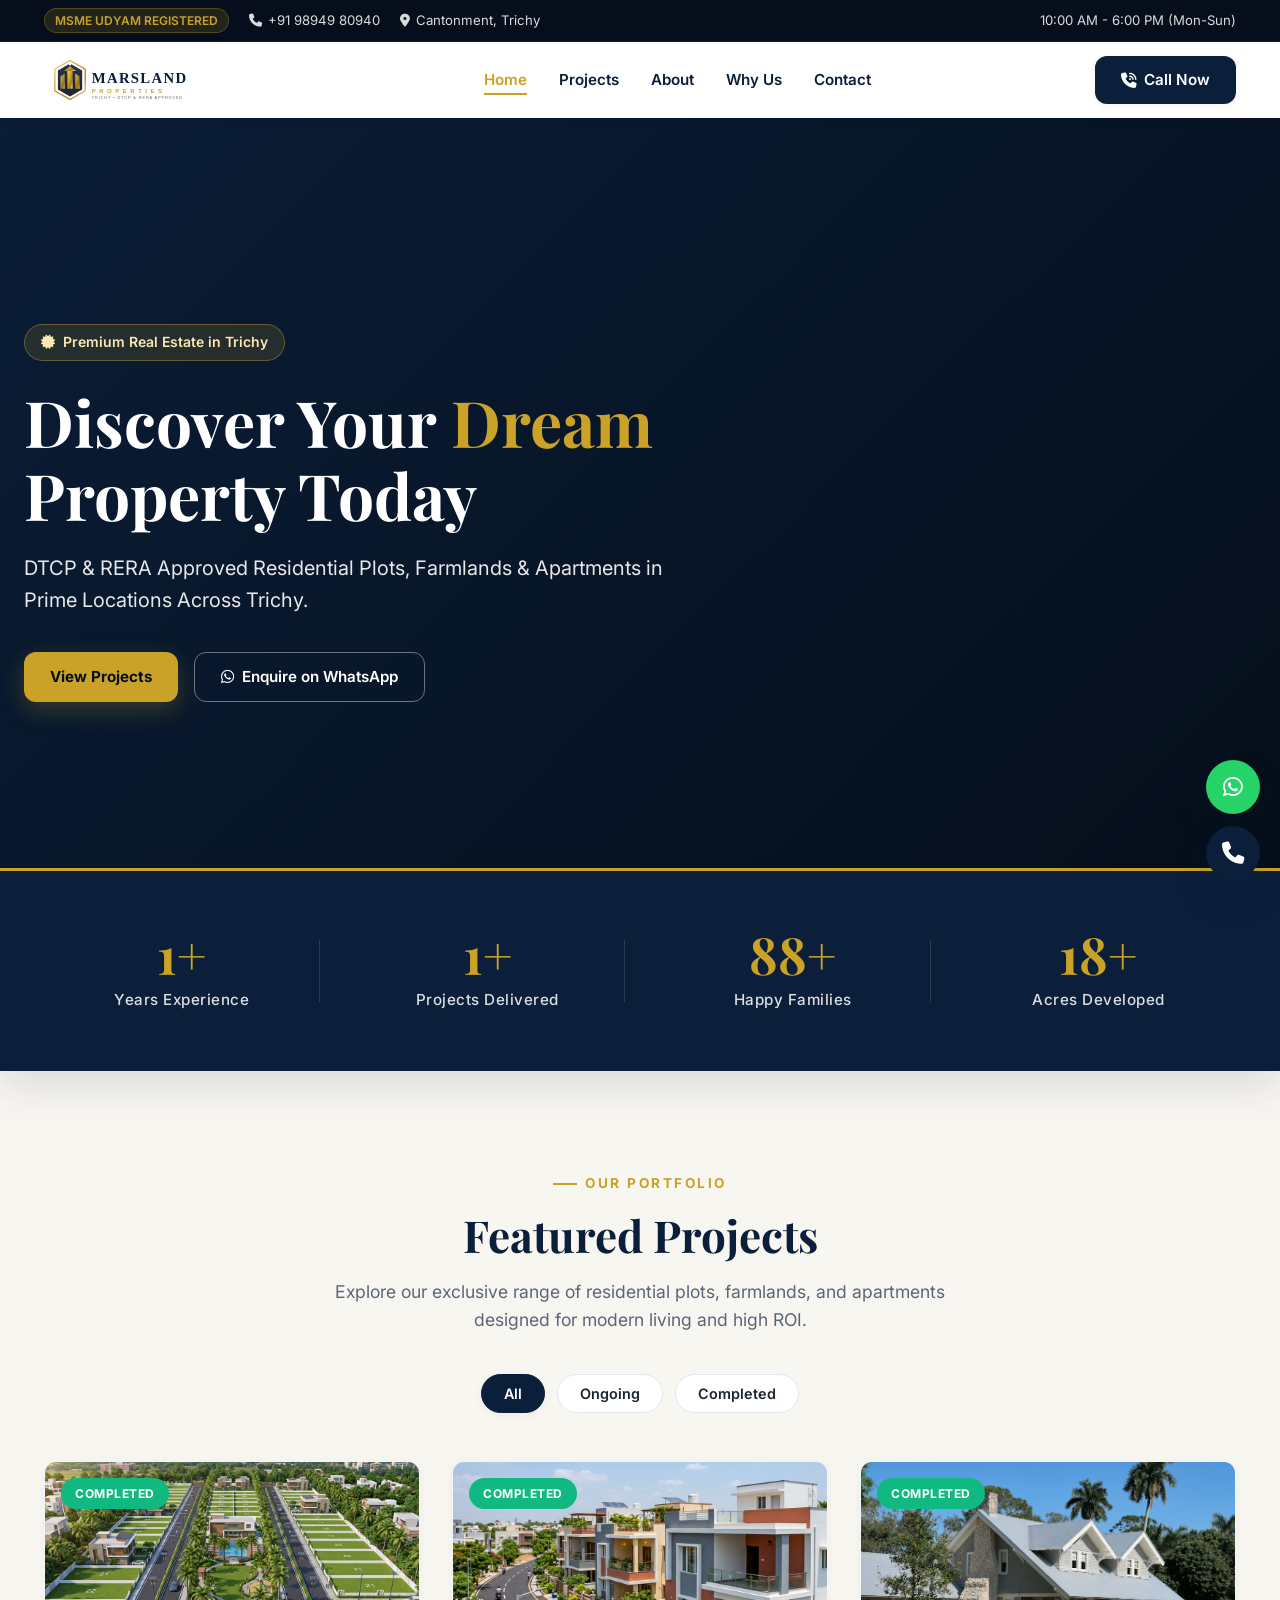
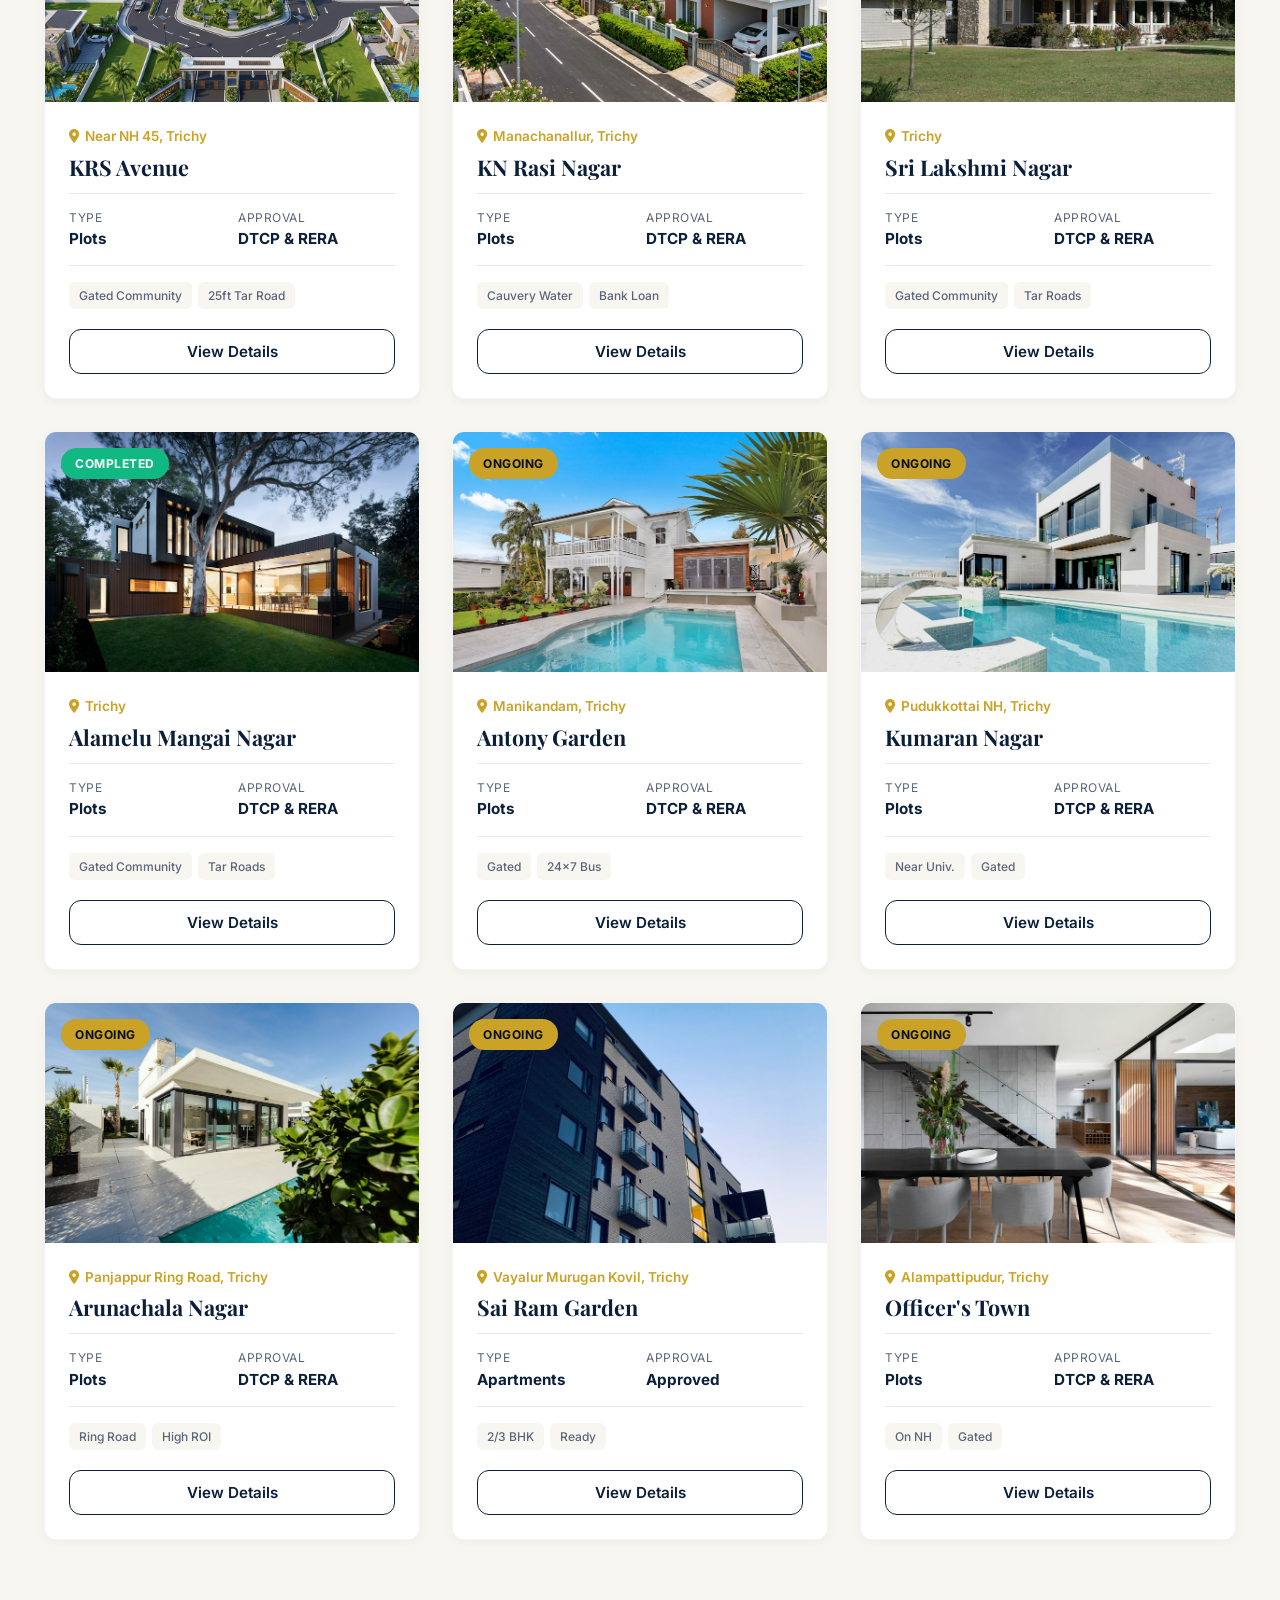
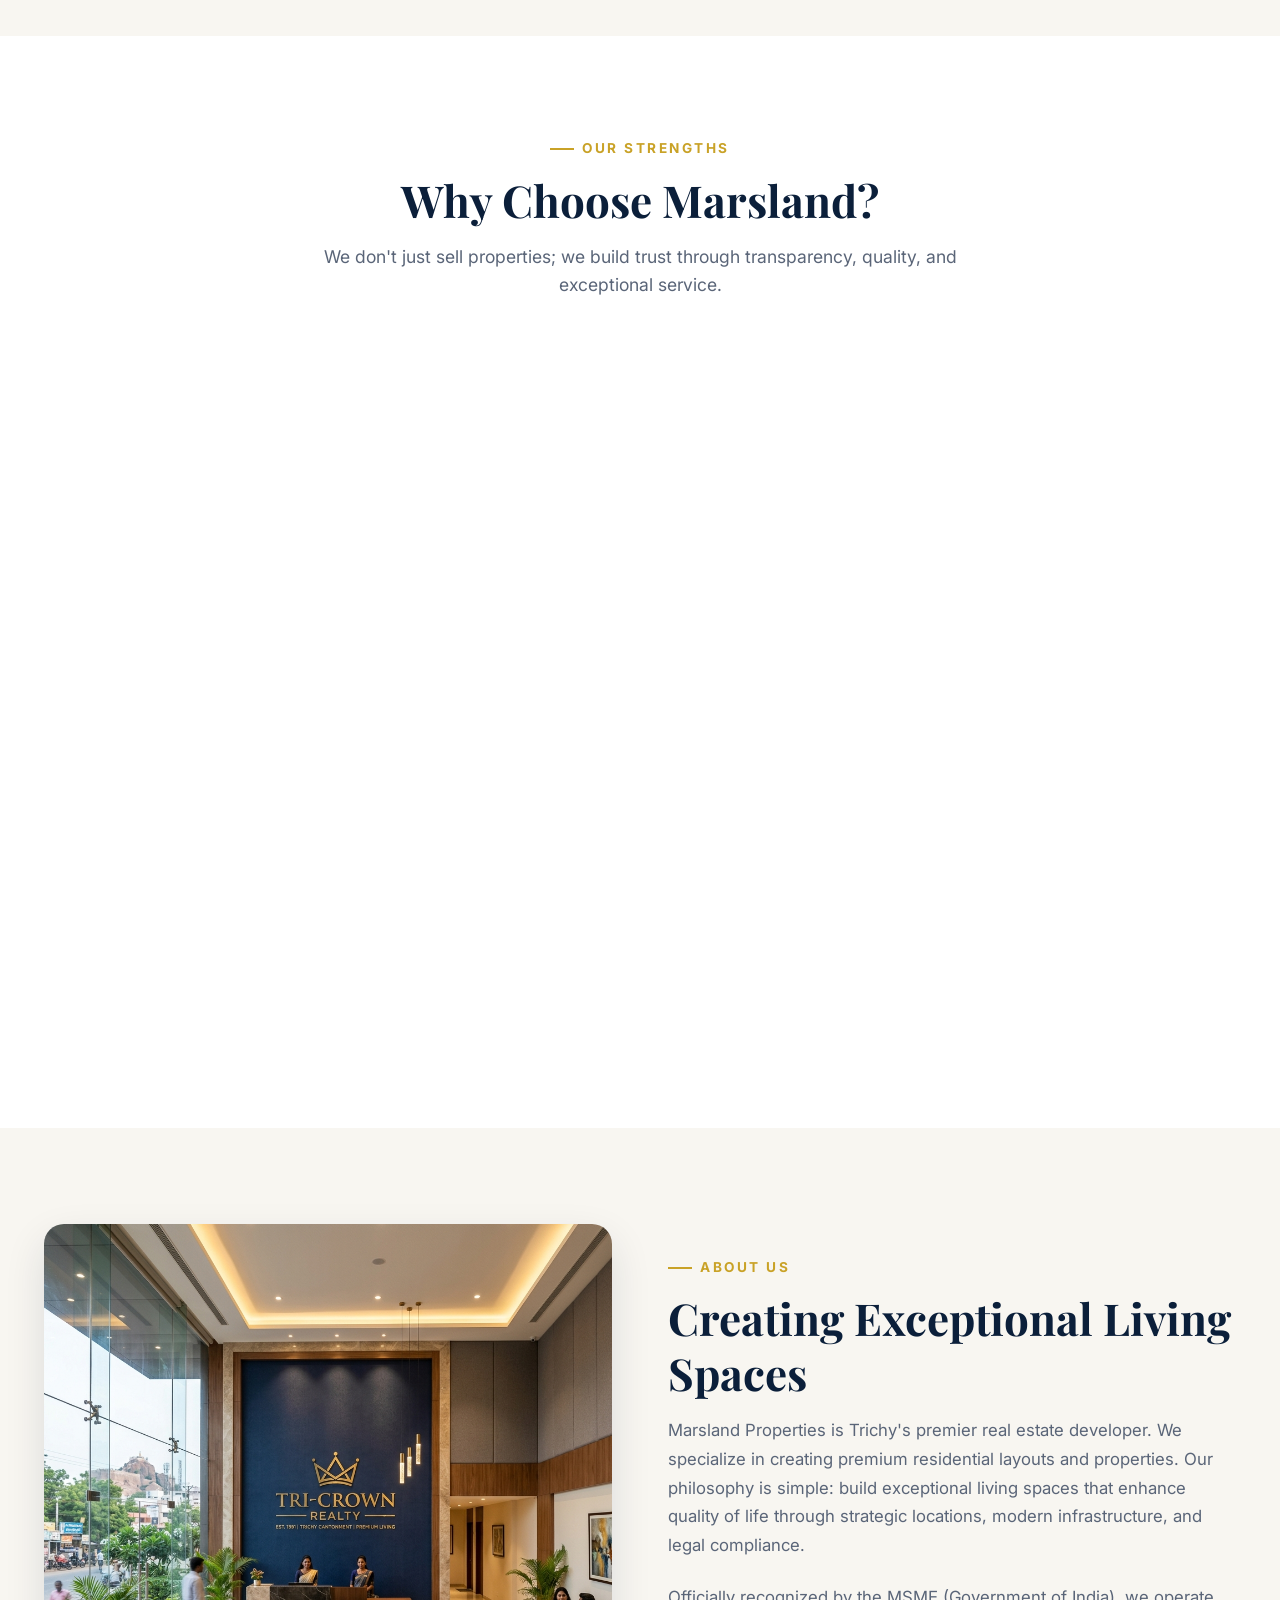
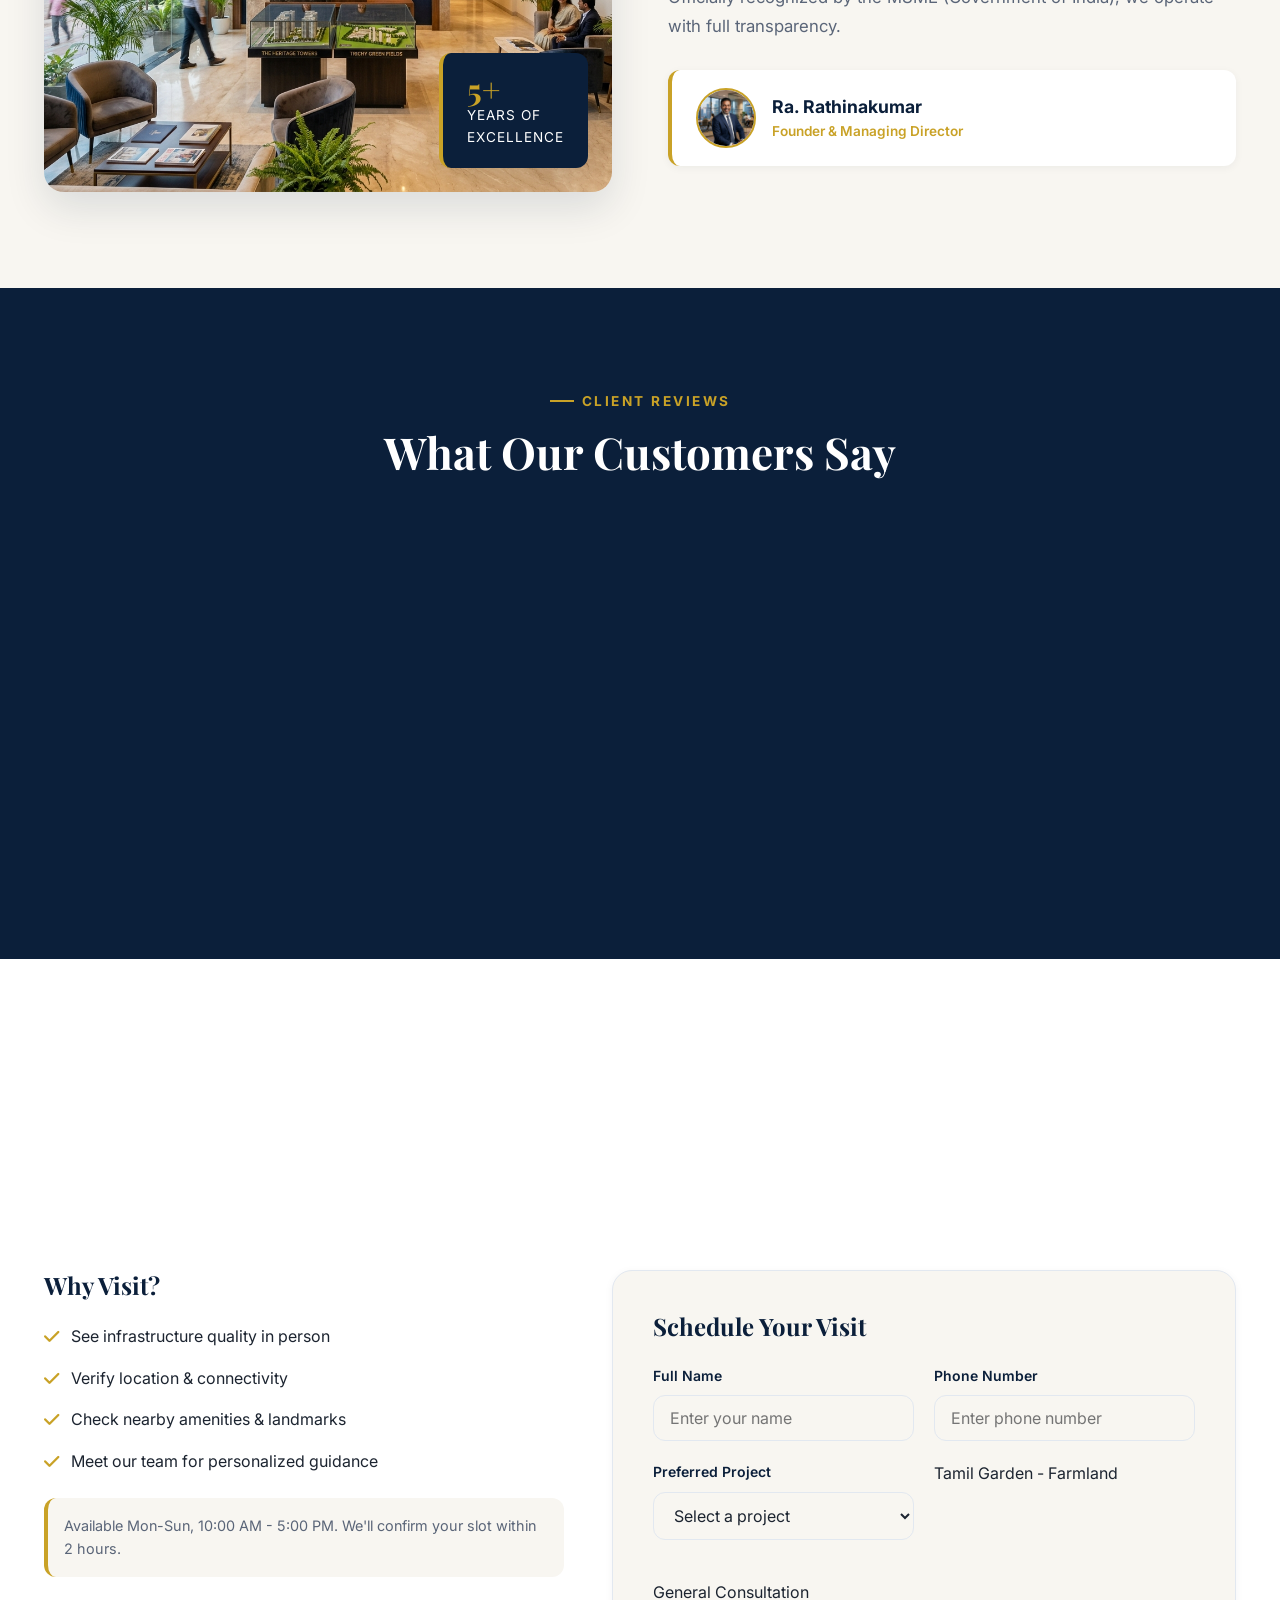
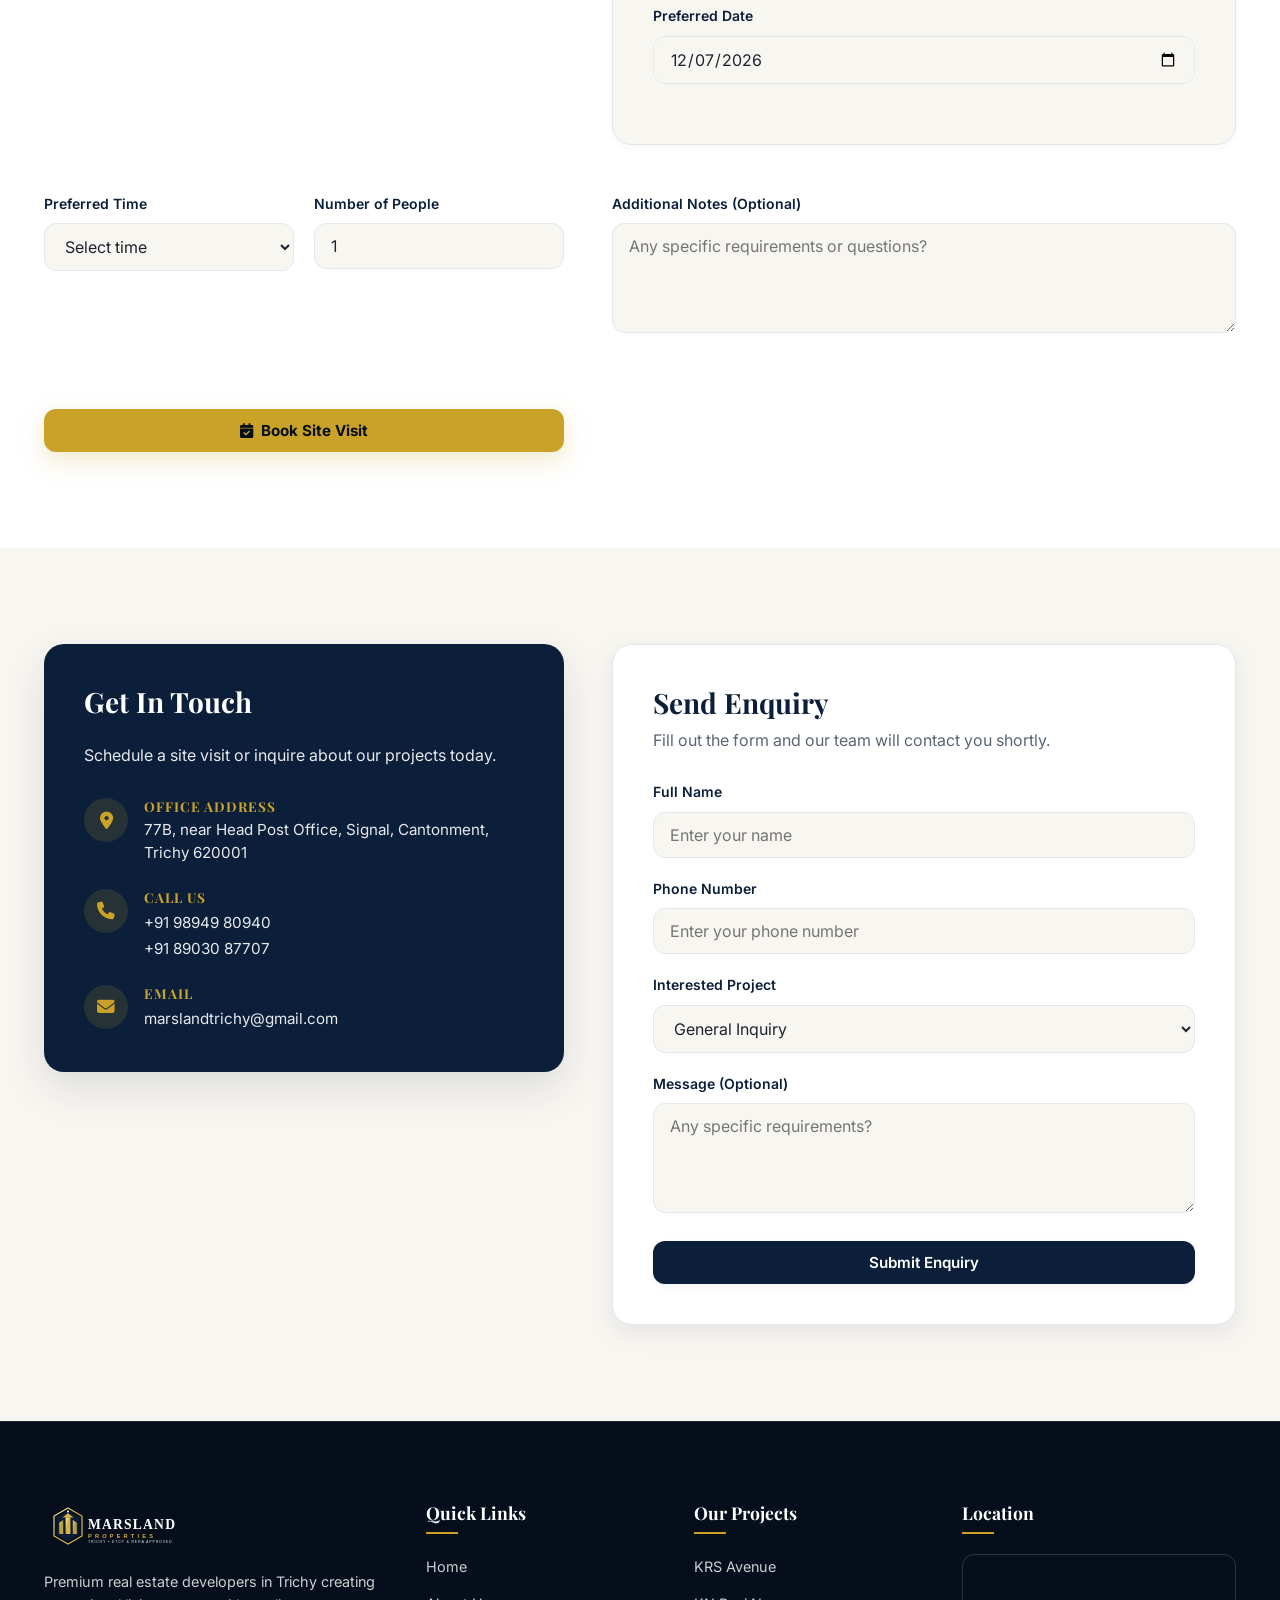
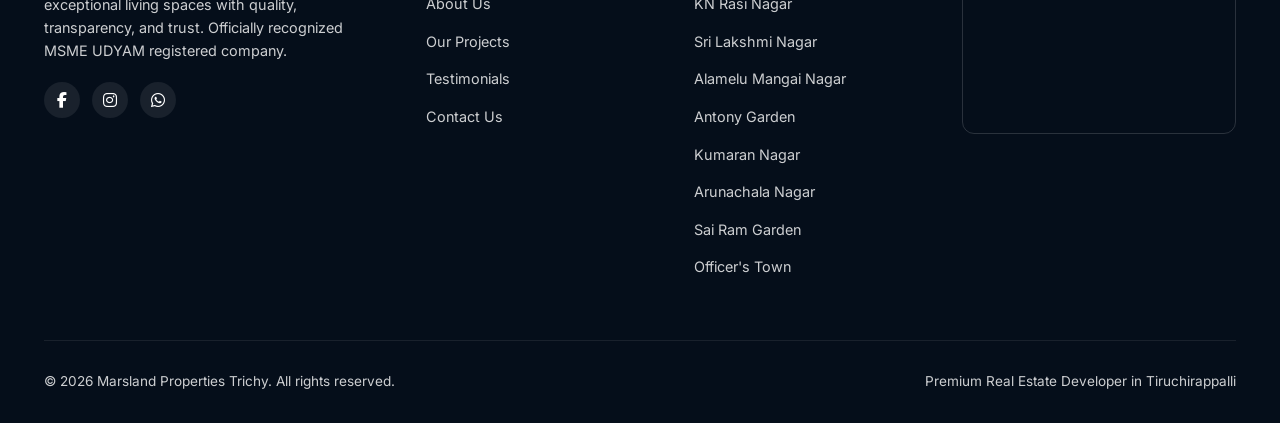
==== commit 051d55fe: "up" ====
--- a/index.html
+++ b/index.html
@@ -413,7 +413,7 @@
                             <div class="meta-item">
                                 <span class="meta-label">Approval</span>
                                 <span class="meta-value">Approved</span>
-                            </div>
+                            </div> 
                         </div>
                         <div class="project-amenities">
                             <span class="amenity-chip">2/3 BHK</span>
